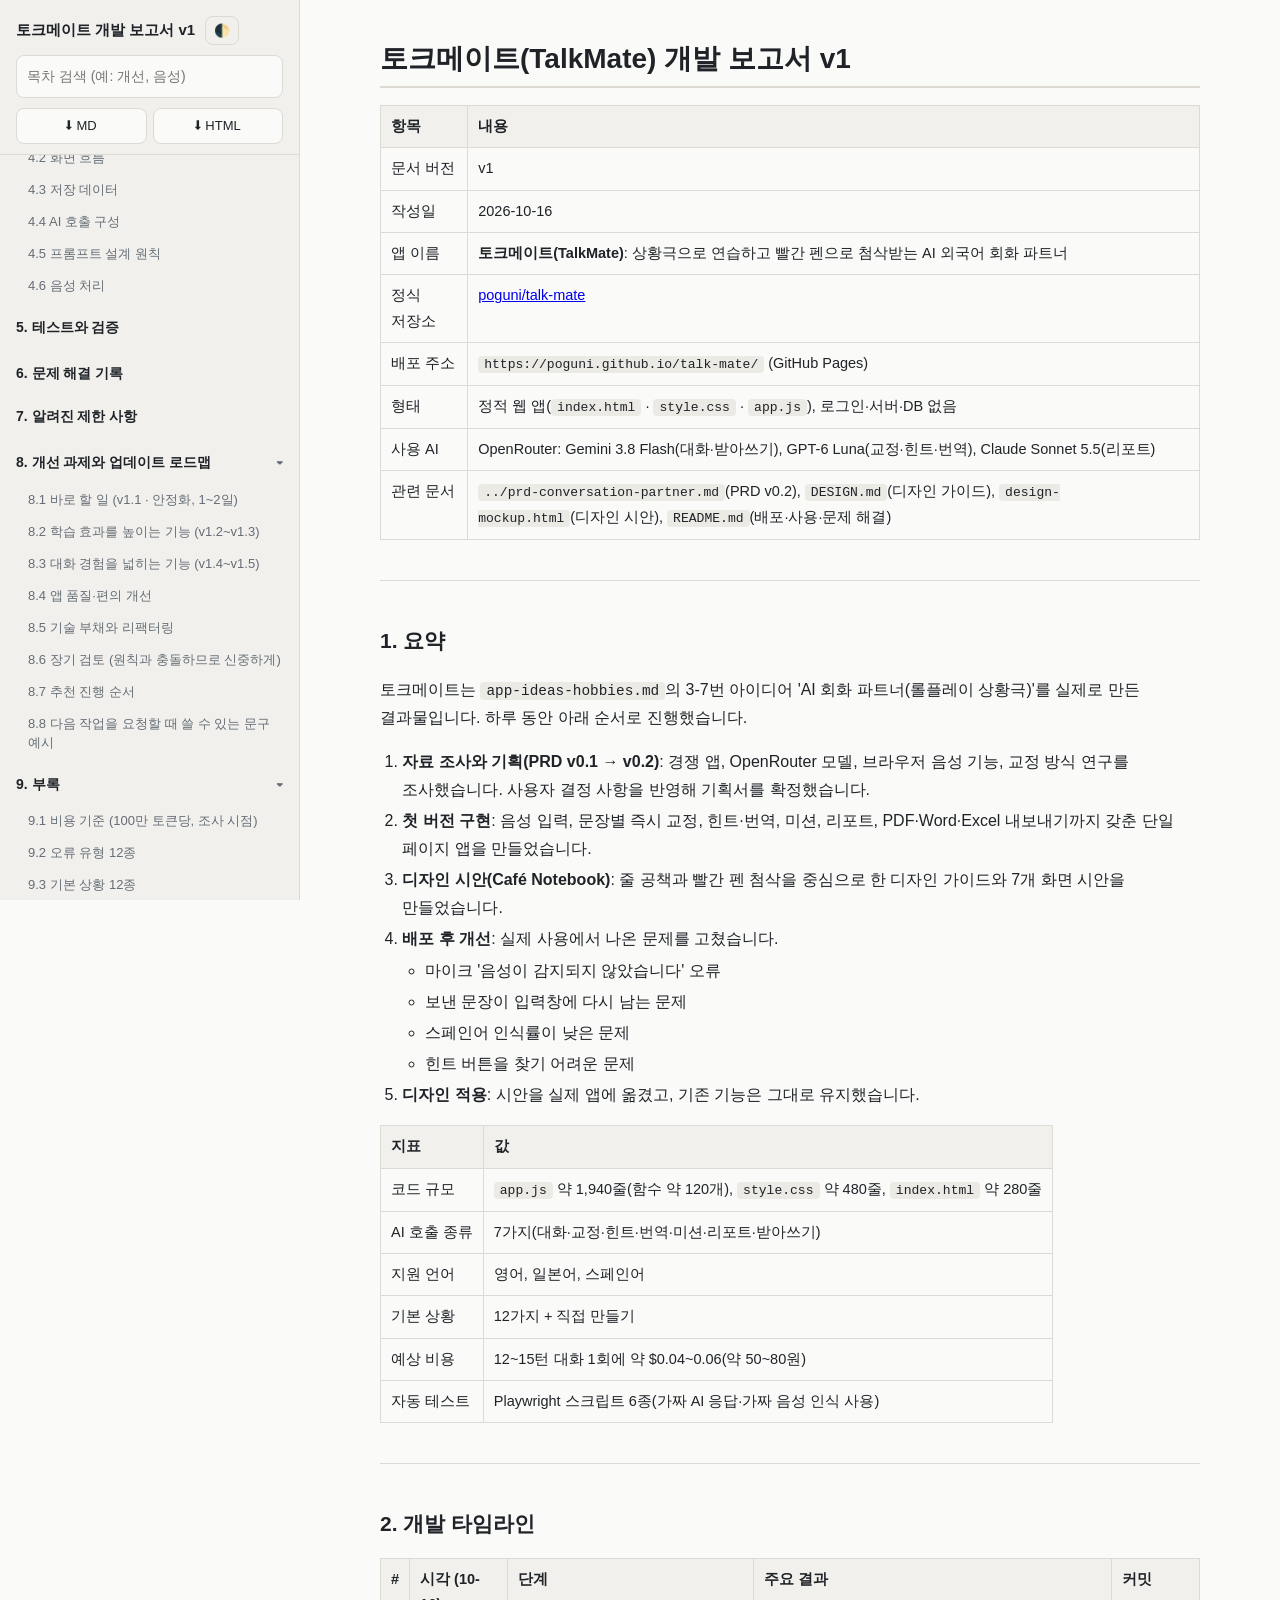
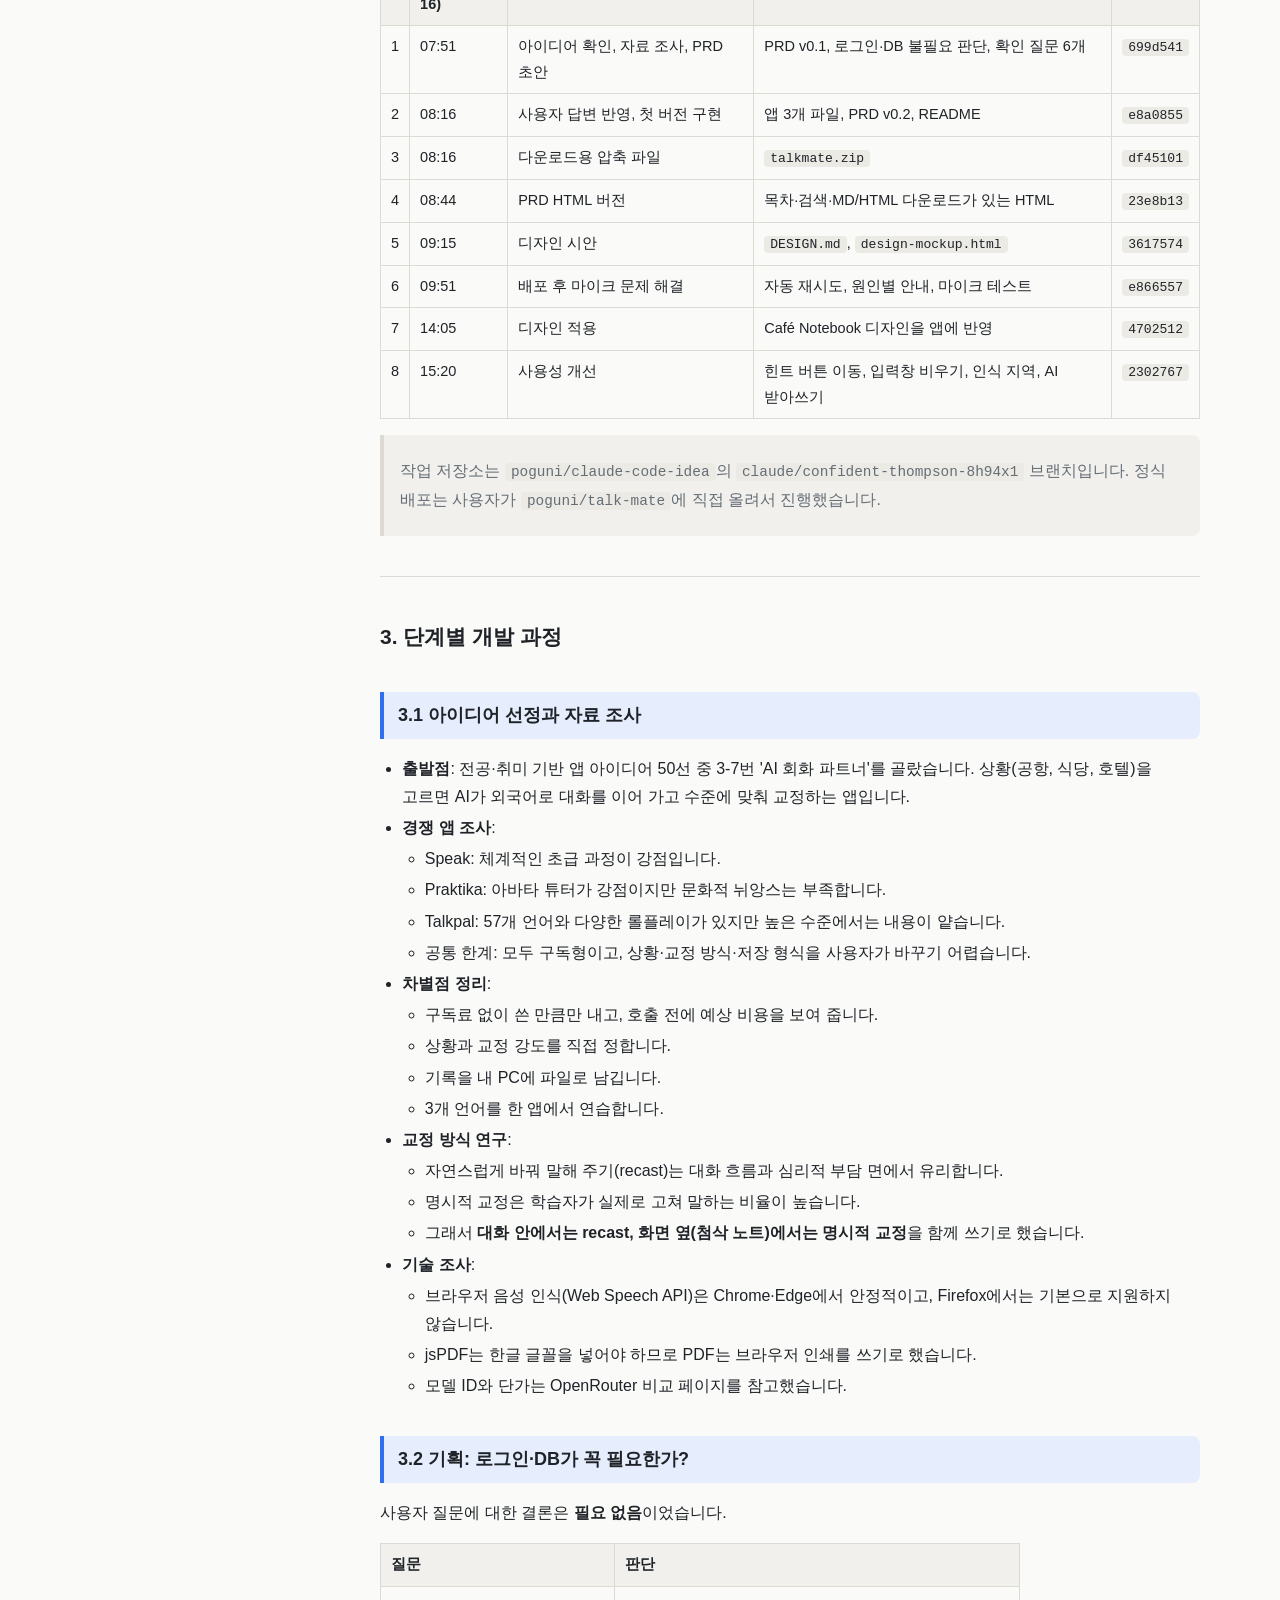
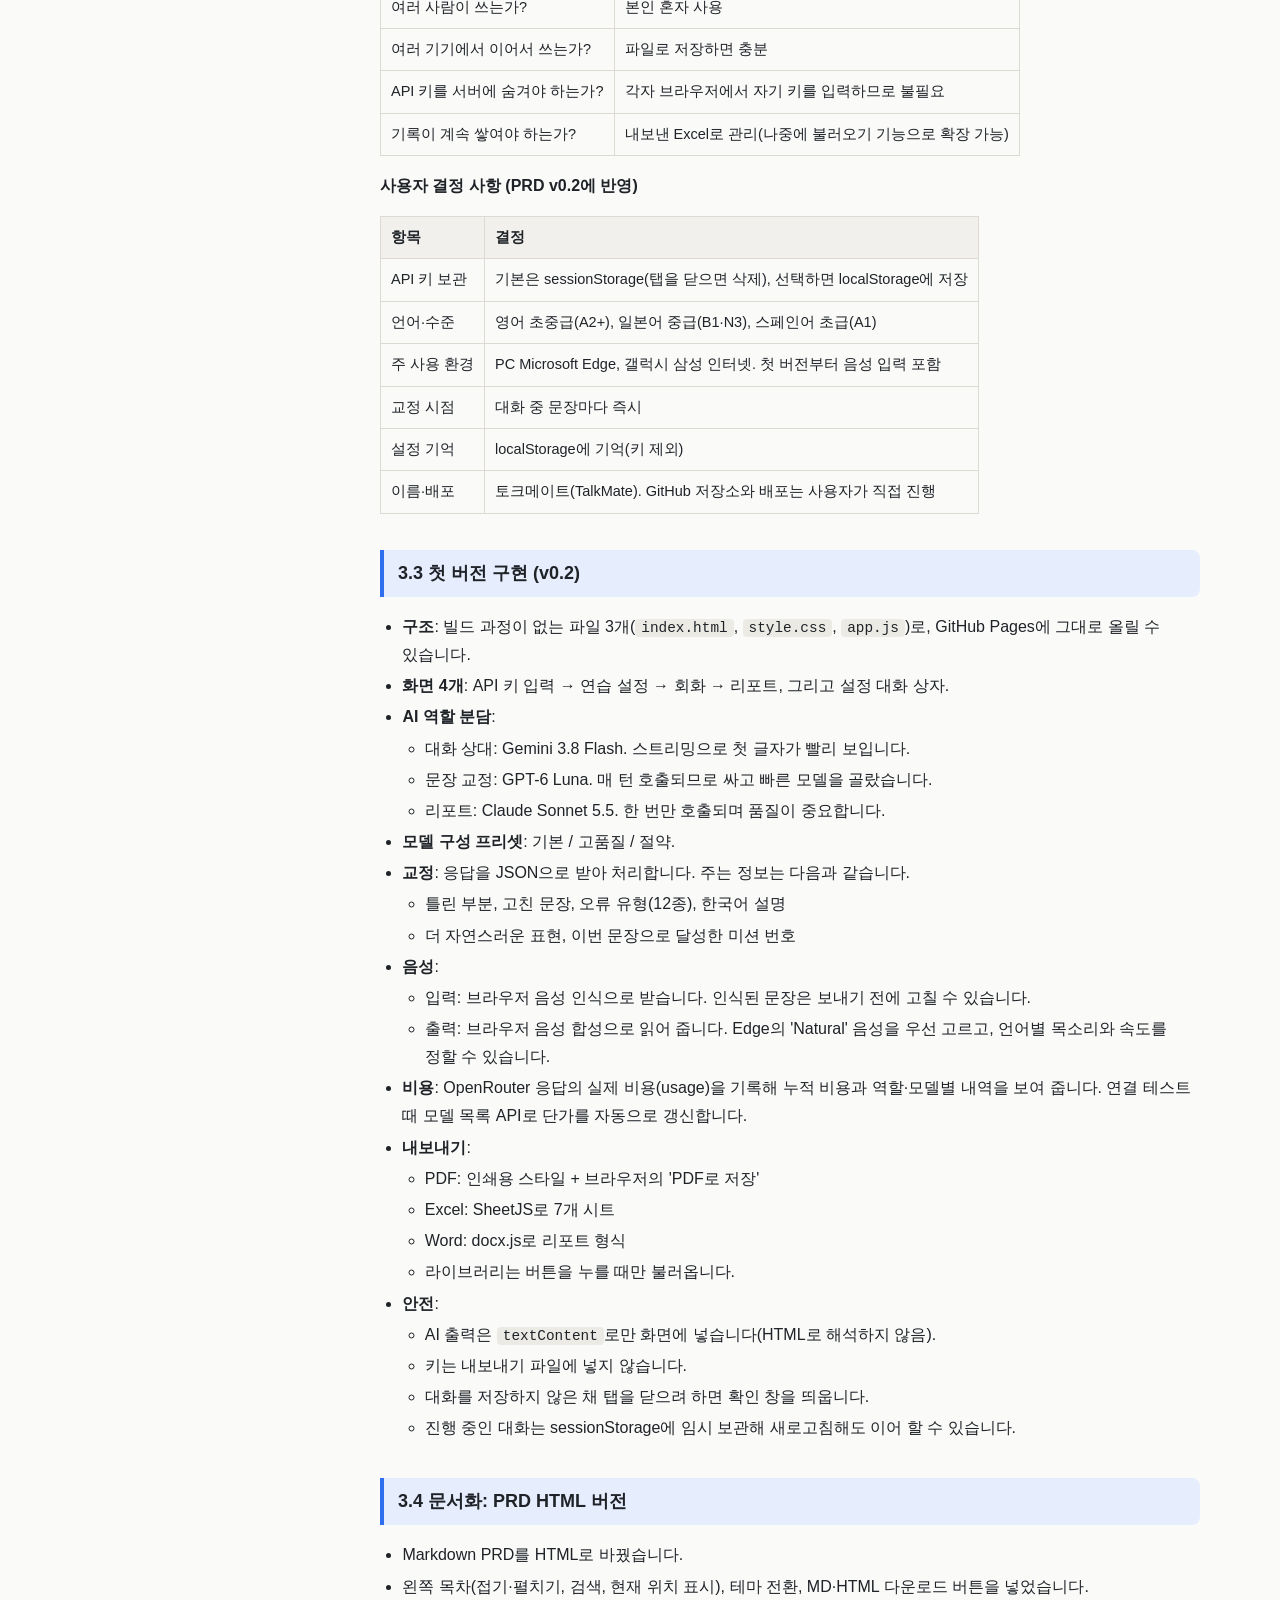
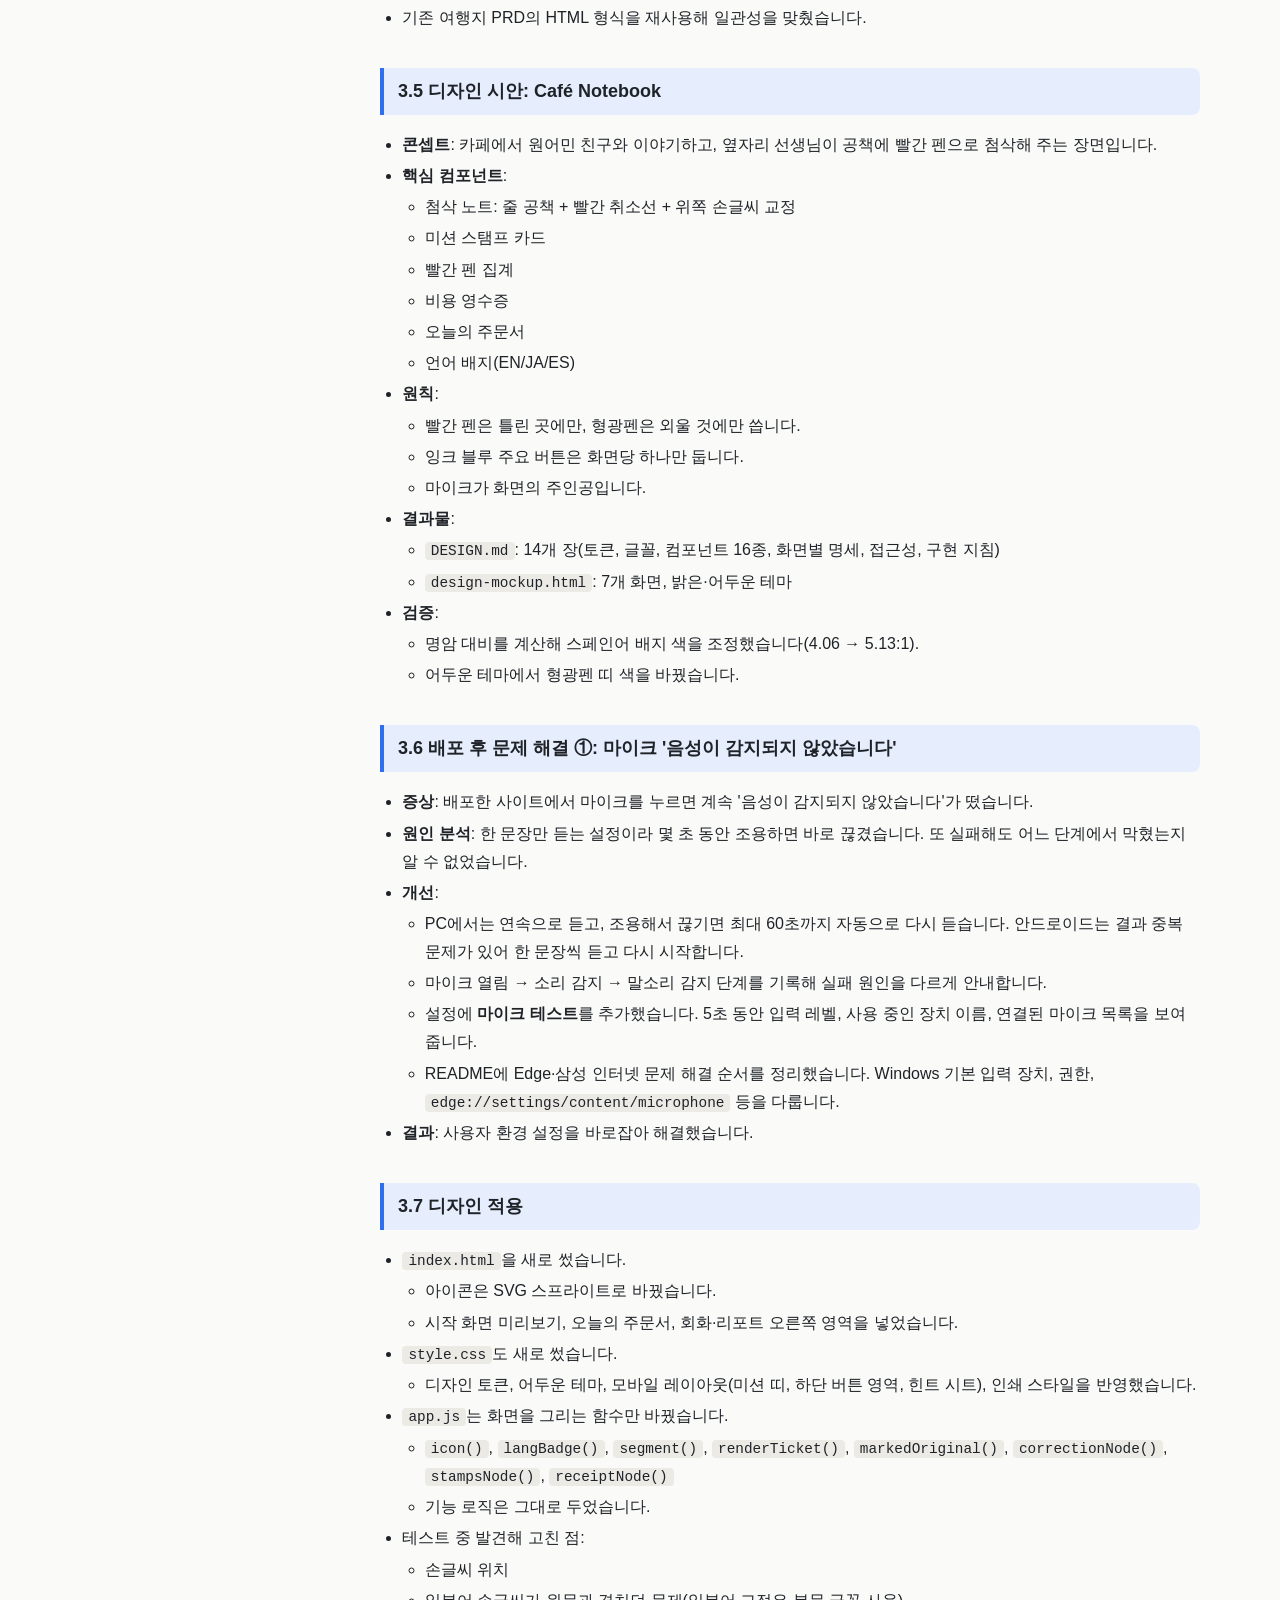
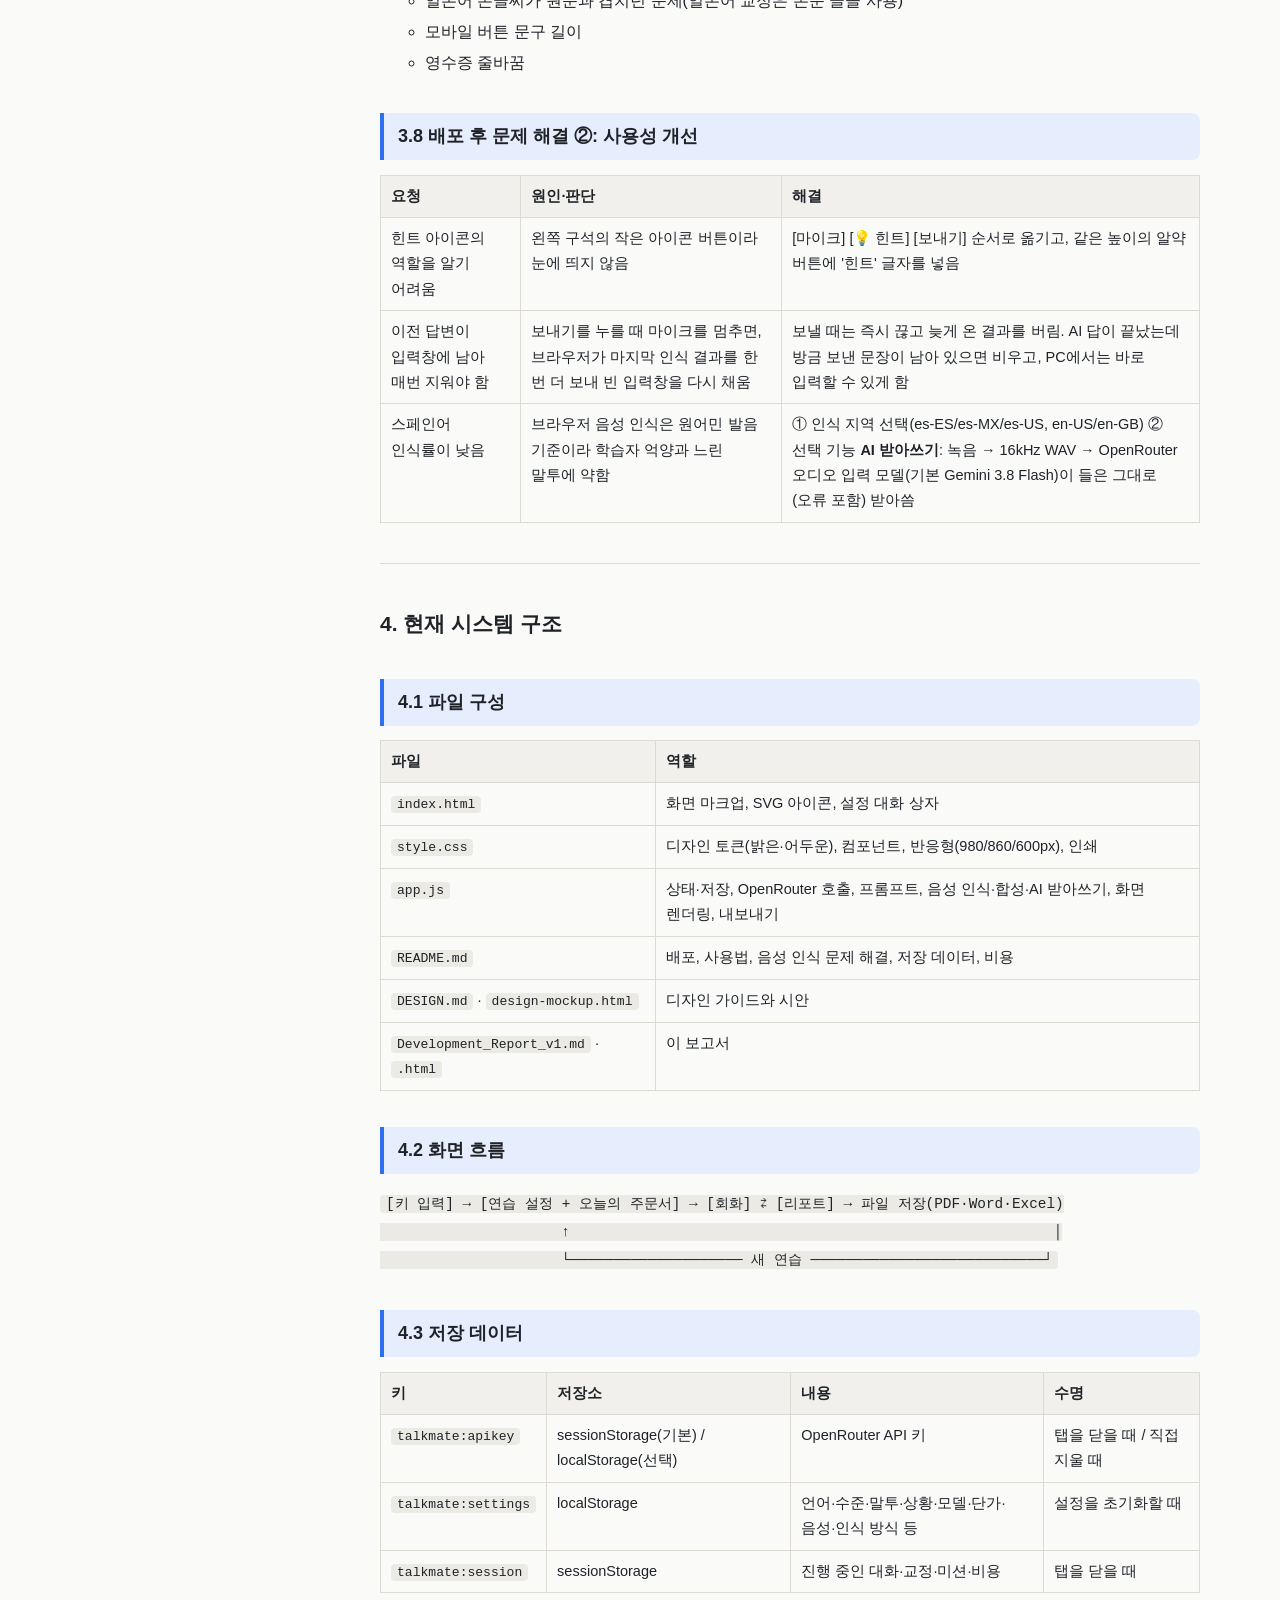
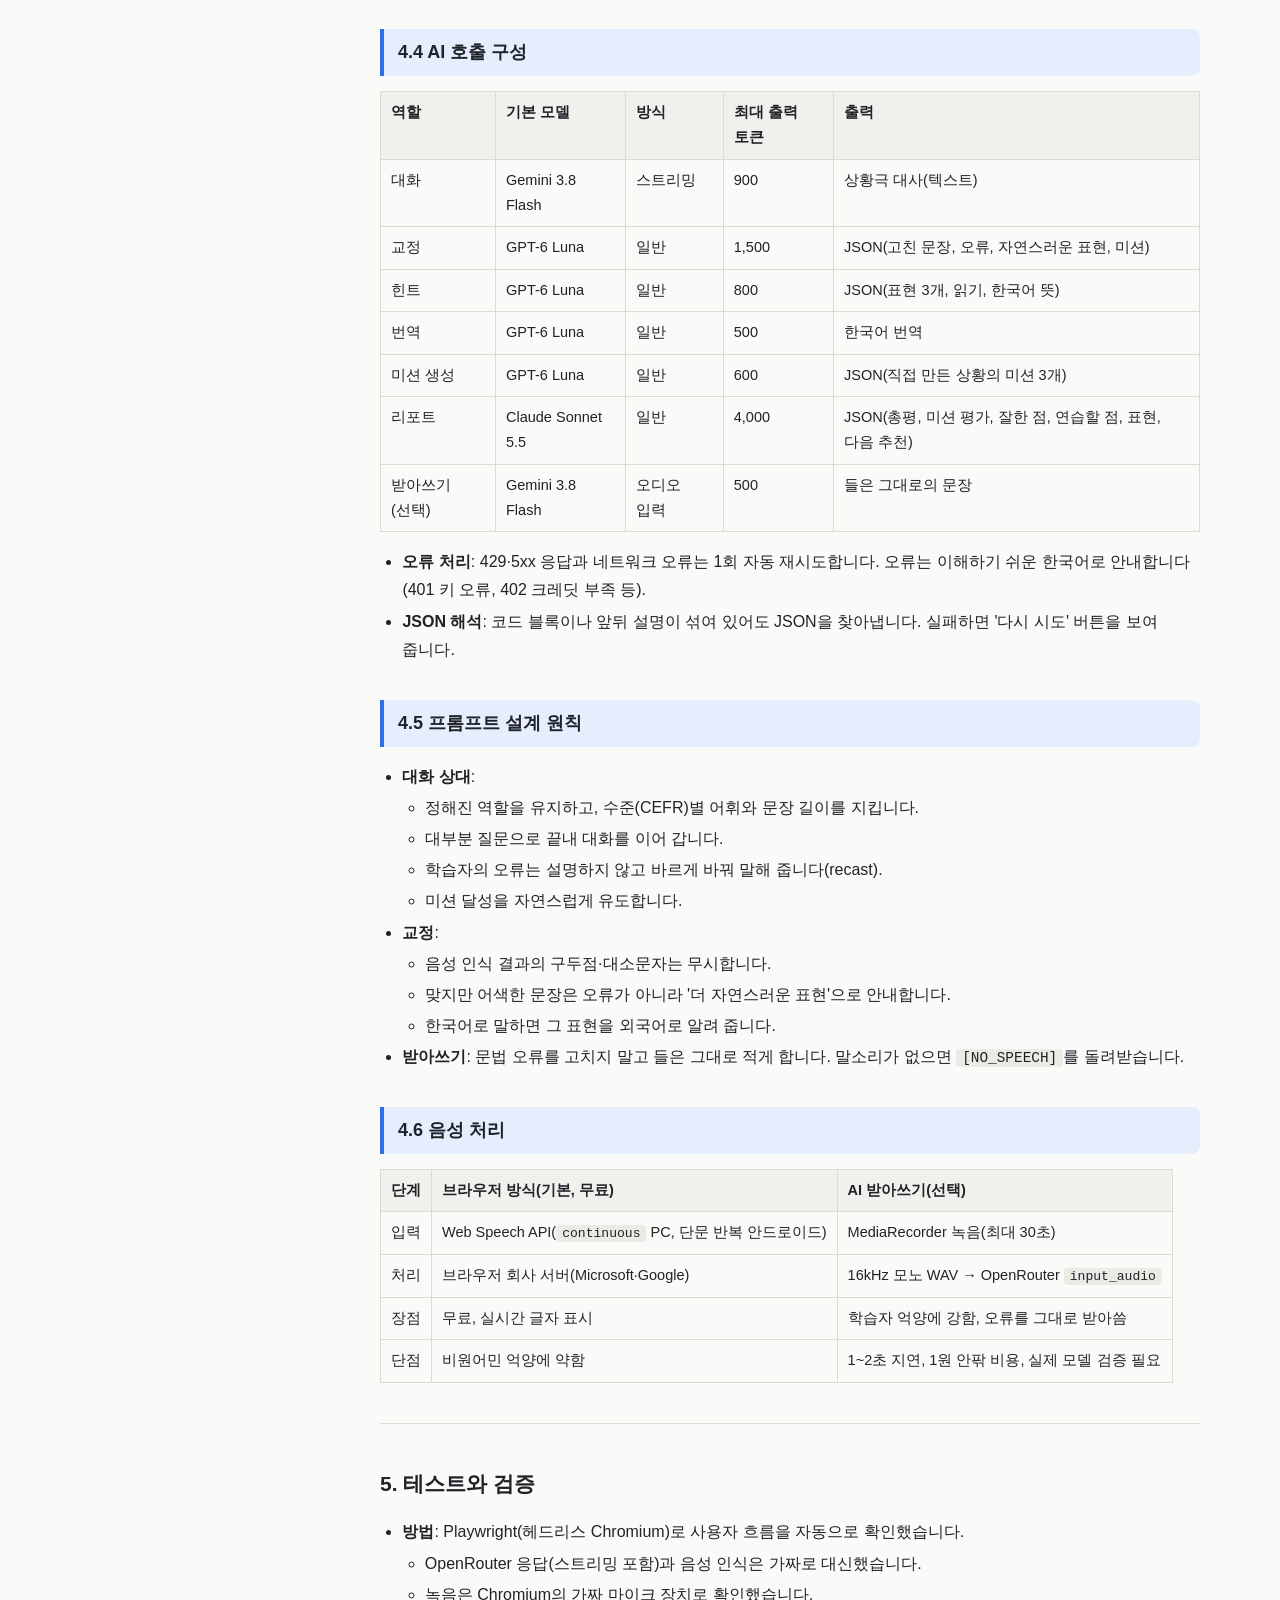
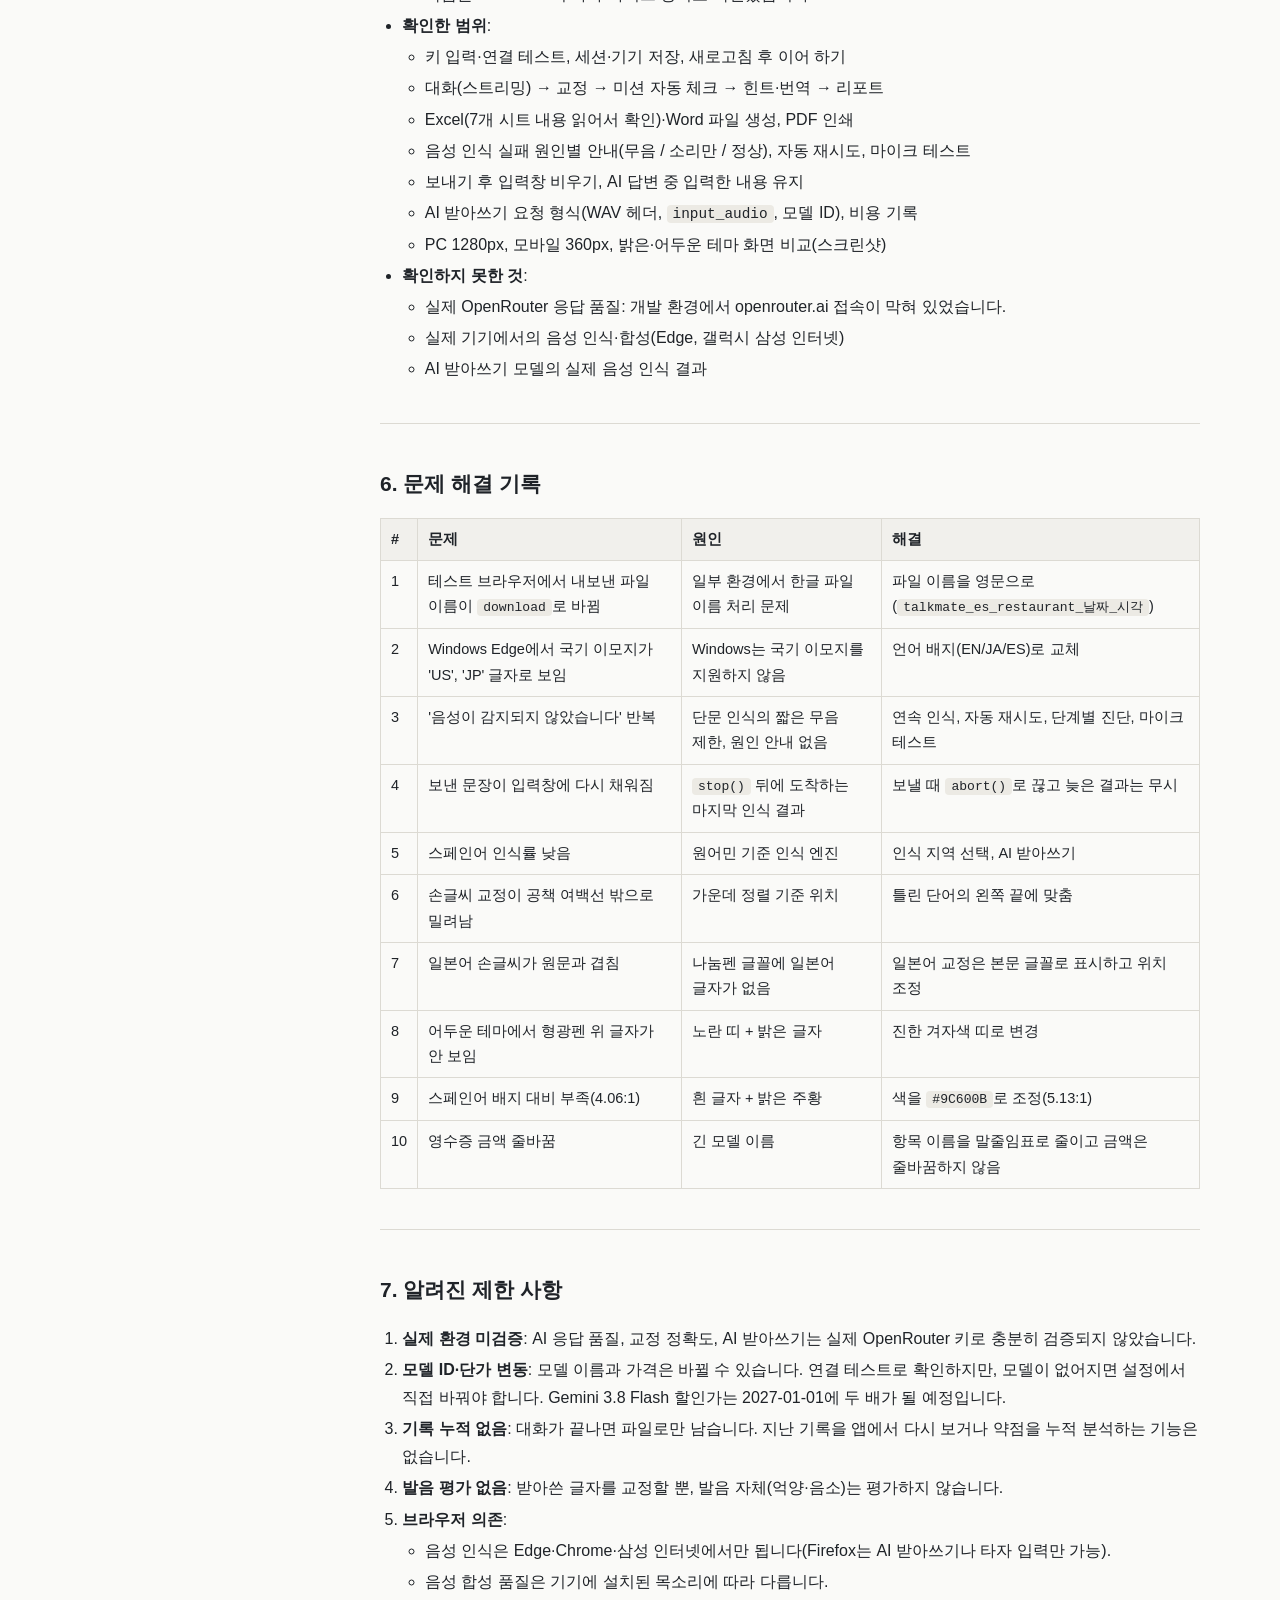
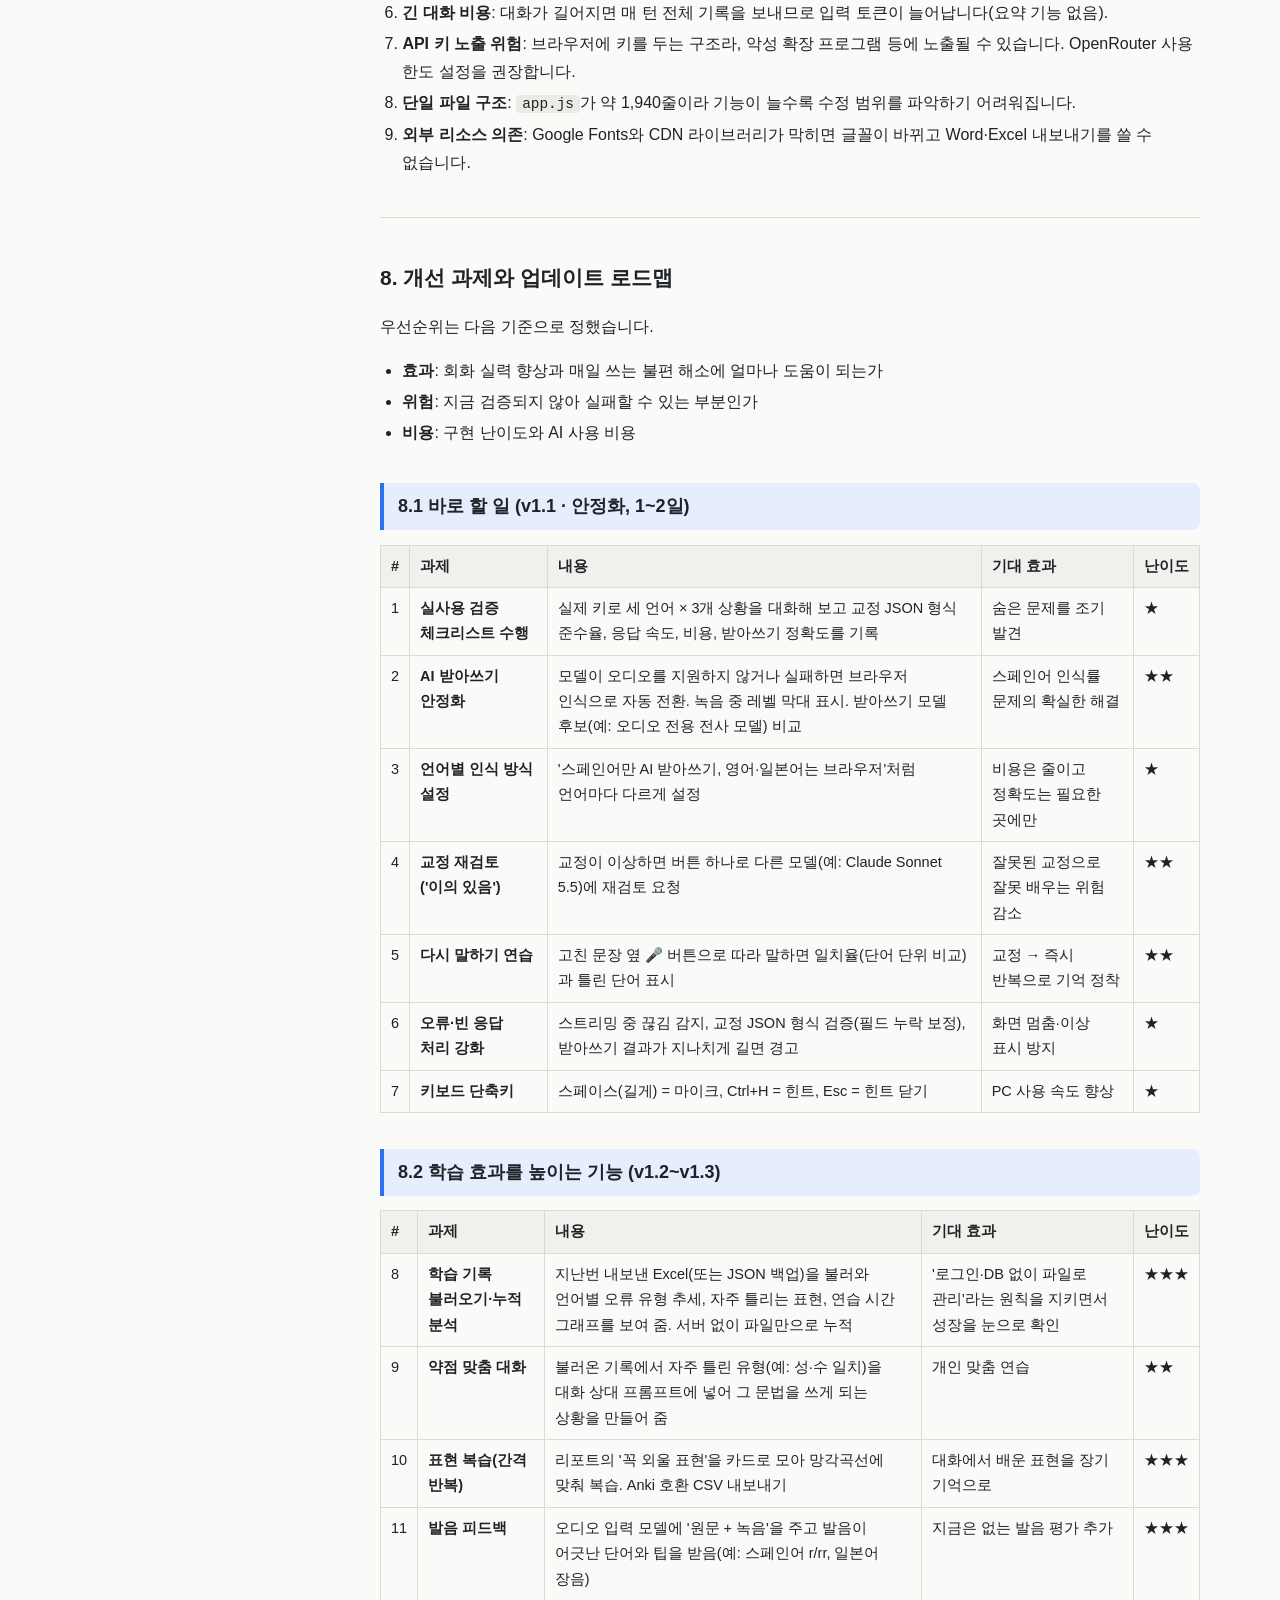
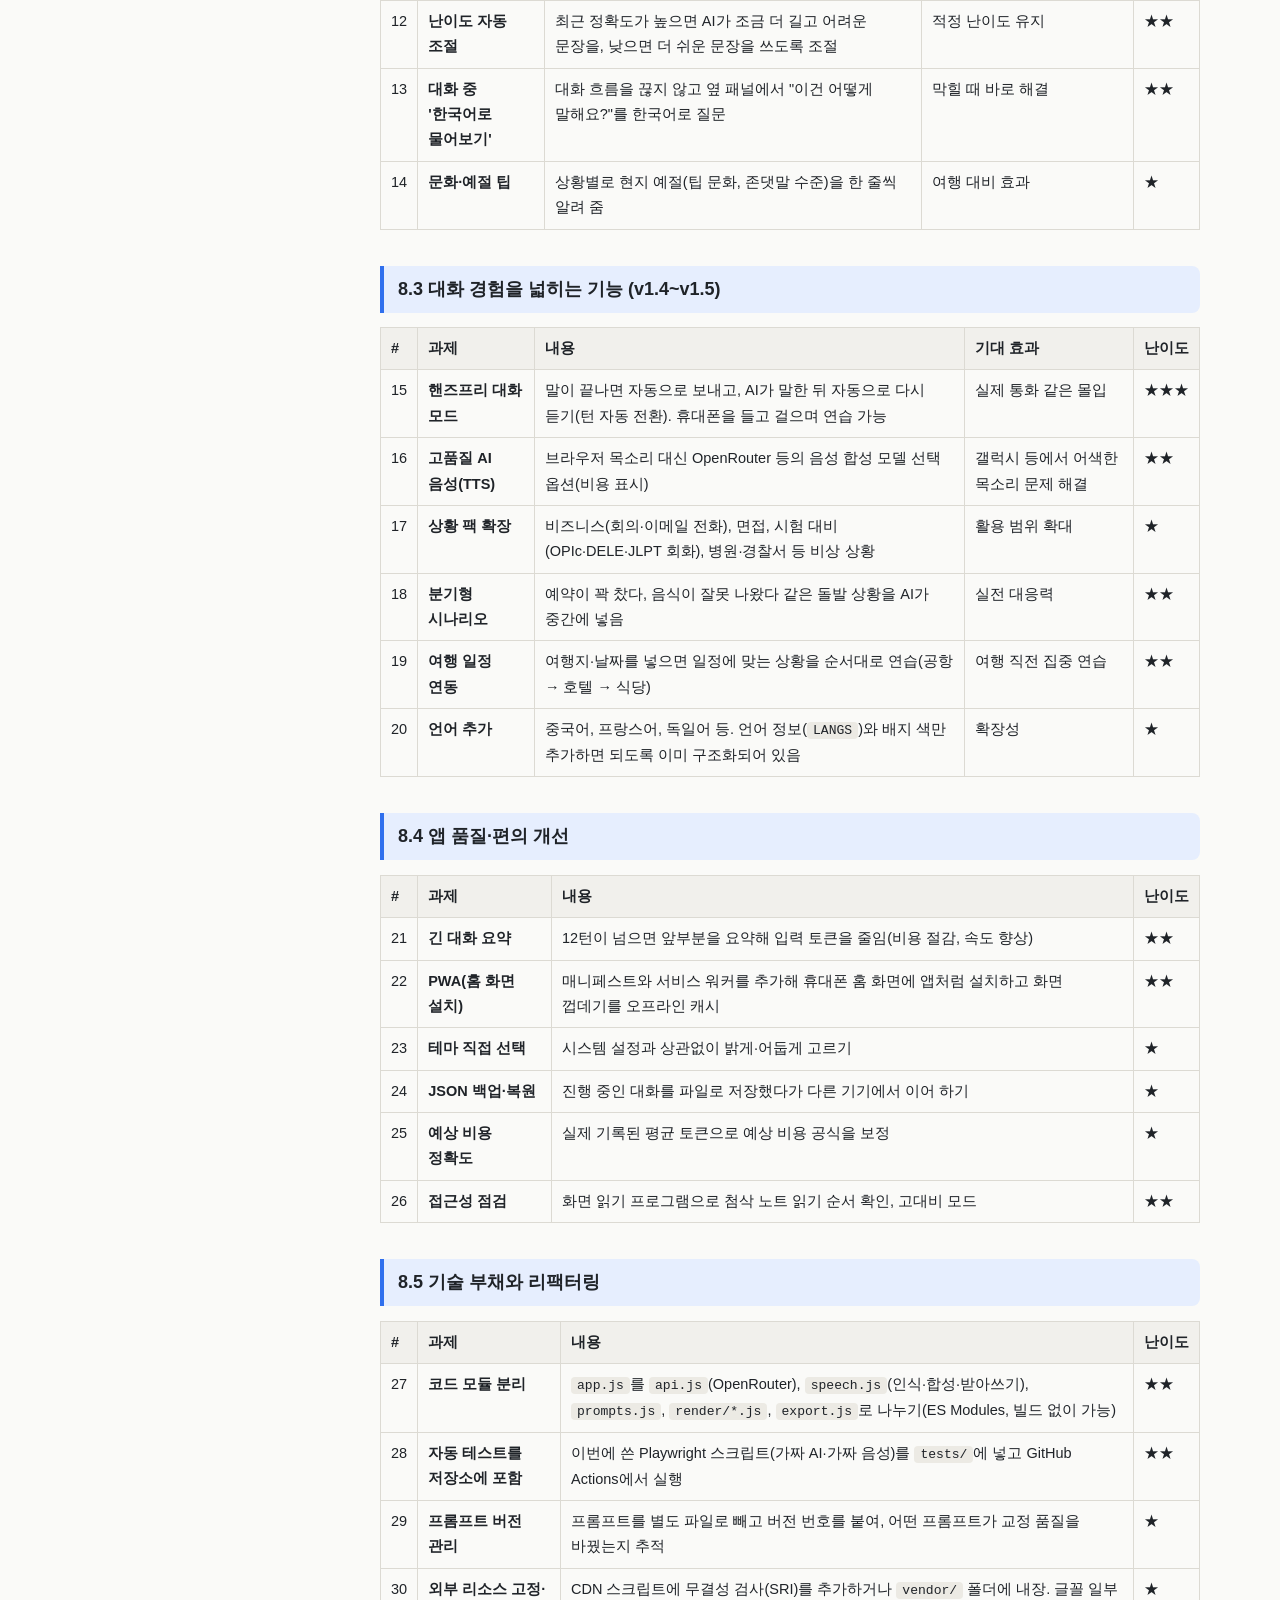
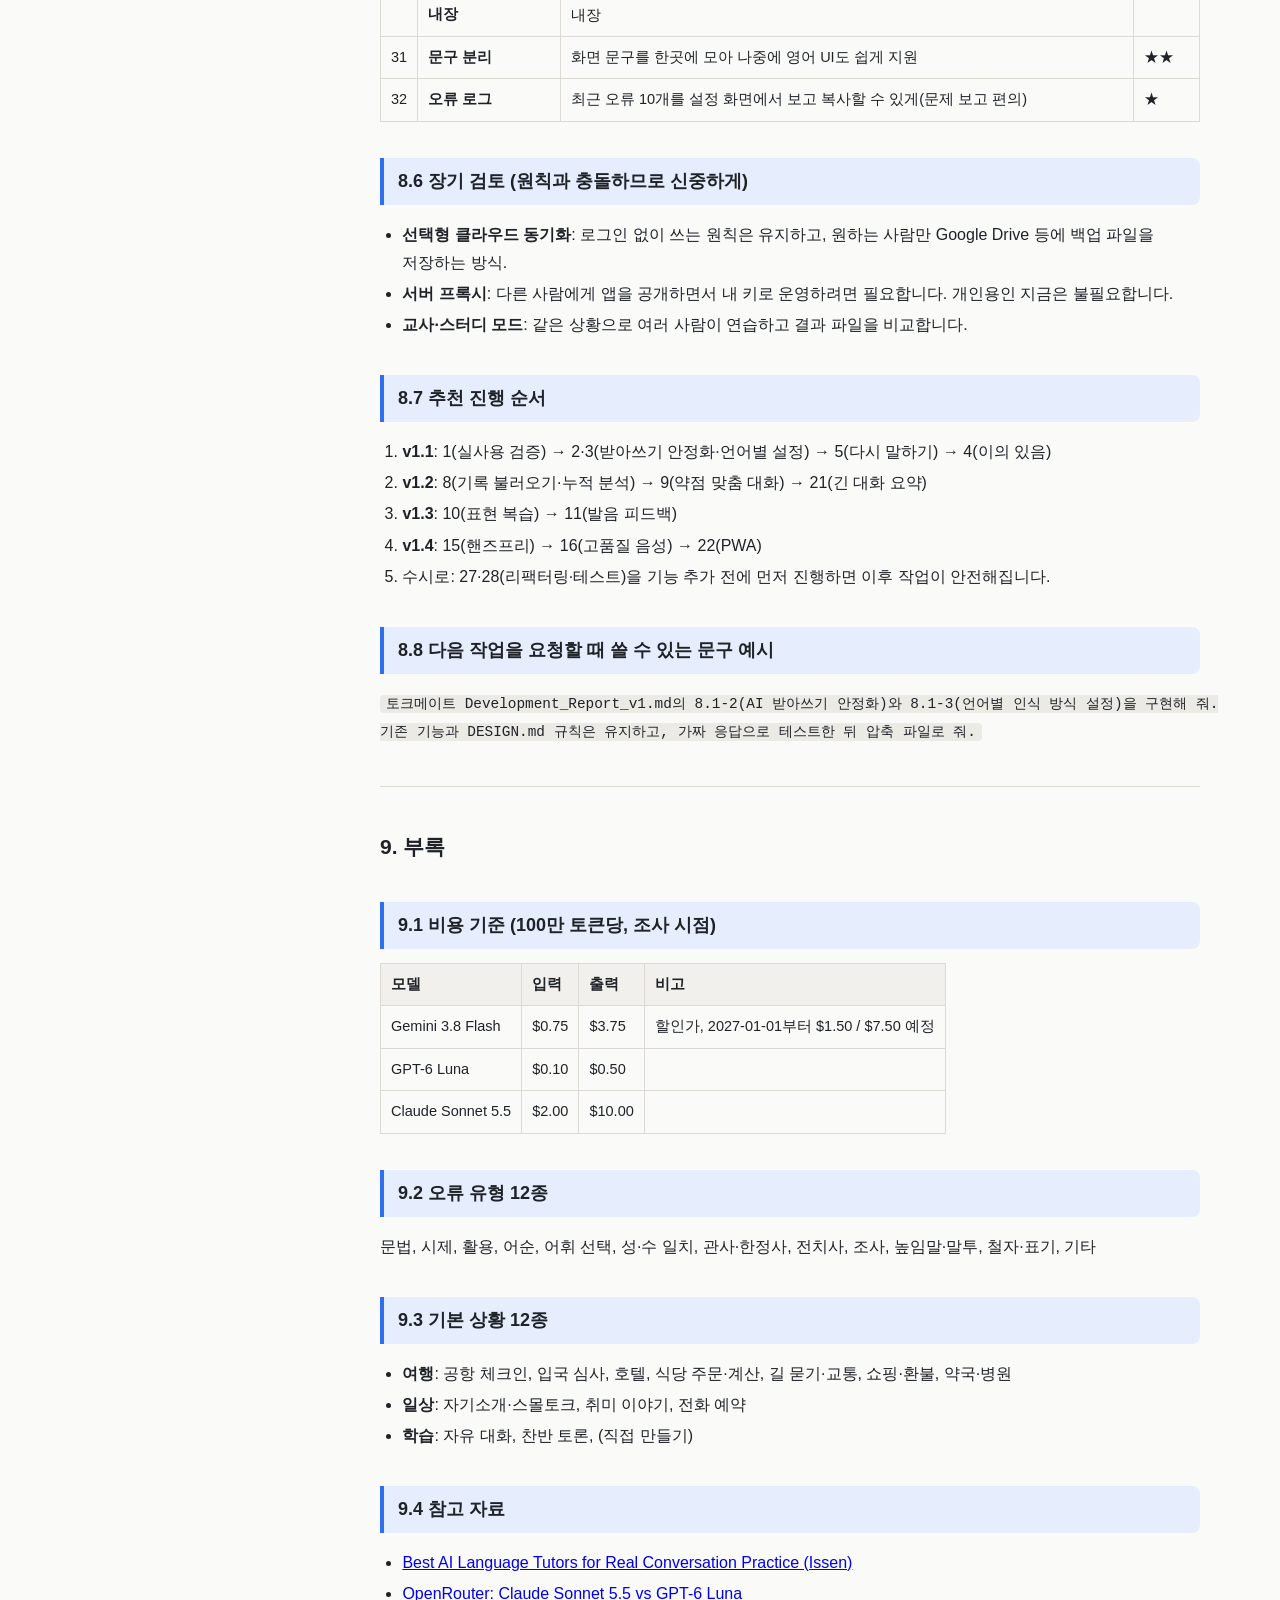
==== docs/Development_Report_v1.html @ 2ab8da0d "docs: 개발 보고서 v1" ====
<!doctype html>
<html lang="ko">
<head>
<meta charset="utf-8">
<meta name="viewport" content="width=device-width, initial-scale=1">
<title>토크메이트(TalkMate) 개발 보고서 v1</title>
<style>
:root{--bg:#fafaf8;--panel:#f1f0ec;--text:#1f2328;--muted:#656d76;--line:#dcdad3;--accent:#2f6fed;--accent-bg:#e6eefe;--code:#eceae4;--star:#d98a00}
@media (prefers-color-scheme:dark){:root:not([data-theme=light]){--bg:#17181a;--panel:#1f2124;--text:#e6e6e3;--muted:#9aa0a6;--line:#33363a;--accent:#7aa2ff;--accent-bg:#26324d;--code:#2a2c30;--star:#f0b43c}}
:root[data-theme=dark]{--bg:#17181a;--panel:#1f2124;--text:#e6e6e3;--muted:#9aa0a6;--line:#33363a;--accent:#7aa2ff;--accent-bg:#26324d;--code:#2a2c30;--star:#f0b43c}
*{box-sizing:border-box}
html{scroll-behavior:smooth;scroll-padding-top:20px}
body{margin:0;background:var(--bg);color:var(--text);font:16px/1.75 -apple-system,BlinkMacSystemFont,"Apple SD Gothic Neo","Malgun Gothic","Noto Sans KR",sans-serif;word-break:keep-all}
#side{position:fixed;inset:0 auto 0 0;width:300px;background:var(--panel);border-right:1px solid var(--line);display:flex;flex-direction:column;z-index:20;transition:transform .2s}
.side-top{padding:16px 16px 10px;border-bottom:1px solid var(--line)}
.side-top h2{font-size:15px;margin:0 0 10px;line-height:1.4}
#q{width:100%;padding:8px 10px;border:1px solid var(--line);border-radius:8px;background:var(--bg);color:var(--text);font:inherit;font-size:14px}
.dl{display:flex;gap:6px;margin-top:10px}
.dl a{flex:1;text-align:center;font-size:13px;padding:6px 4px;border:1px solid var(--line);border-radius:8px;color:var(--text);text-decoration:none;background:var(--bg)}
.dl a:hover{border-color:var(--accent);color:var(--accent)}
#nav{overflow-y:auto;padding:8px 8px 40px;flex:1}
.grp{margin:2px 0}
.grp-h{display:flex;width:100%;align-items:center;justify-content:space-between;background:none;border:0;color:var(--text);font:inherit;font-size:14px;font-weight:700;padding:8px;border-radius:6px;cursor:pointer;text-align:left}
.grp-h.static{cursor:default;color:var(--muted);font-size:12px;letter-spacing:.04em}
.grp-h a{color:inherit;text-decoration:none;flex:1}
.grp-h:hover:not(.static){background:var(--accent-bg)}
.chev{transition:transform .15s;color:var(--muted)}
.grp:not(.open) .chev{transform:rotate(-90deg)}
.grp:not(.open) ul{display:none}
.grp ul{list-style:none;margin:0 0 6px;padding:0}
.grp li a{display:block;padding:5px 10px 5px 18px;font-size:13px;line-height:1.45;color:var(--muted);text-decoration:none;border-left:2px solid transparent;border-radius:0 6px 6px 0}
.grp li a:hover{color:var(--text);background:var(--accent-bg)}
.grp li a.active{color:var(--accent);border-left-color:var(--accent);background:var(--accent-bg);font-weight:600}
li.hide{display:none}
main{margin-left:300px;padding:40px 32px 120px}
article{max-width:820px;margin:0 auto}
h1{font-size:28px;line-height:1.35;margin:1.6em 0 .6em;padding-bottom:.3em;border-bottom:2px solid var(--line)}
article>h1:first-child{margin-top:0}
h2{font-size:21px;margin:2em 0 .6em}
h3{font-size:18px;margin:2em 0 .5em;padding:10px 14px;background:var(--accent-bg);border-left:4px solid var(--accent);border-radius:0 8px 8px 0;line-height:1.5}
blockquote{margin:1em 0;padding:.4em 1em;border-left:4px solid var(--line);color:var(--muted);background:var(--panel);border-radius:0 8px 8px 0}
table{border-collapse:collapse;width:100%;margin:1em 0;font-size:14.5px;display:block;overflow-x:auto}
th,td{border:1px solid var(--line);padding:8px 10px;text-align:left;vertical-align:top}
th{background:var(--panel)}
code{background:var(--code);padding:1px 6px;border-radius:4px;font-size:.9em}
hr{border:0;border-top:1px solid var(--line);margin:2.5em 0}
ul,ol{padding-left:1.4em}
li{margin:.2em 0}
.stars{color:var(--star);letter-spacing:1px;font-weight:700}
#menu,#top{position:fixed;z-index:30;border:1px solid var(--line);background:var(--panel);color:var(--text);border-radius:10px;cursor:pointer;font-size:16px}
#menu{display:none;top:12px;left:12px;width:42px;height:42px}
#top{right:16px;bottom:16px;width:42px;height:42px;opacity:0;pointer-events:none;transition:opacity .2s}
#top.show{opacity:1;pointer-events:auto}
#theme{background:none;border:1px solid var(--line);color:var(--text);border-radius:8px;cursor:pointer;padding:6px 8px;font-size:13px;margin-left:6px}
#scrim{display:none}
@media (max-width:900px){
 #side{transform:translateX(-100%);width:min(320px,86vw)}
 body.open #side{transform:none}
 body.open #scrim{display:block;position:fixed;inset:0;background:#0006;z-index:15}
 #menu{display:block}
 body.open #menu{display:none}
 main{margin-left:0;padding:70px 16px 100px}
 h1{font-size:23px}
}
@media print{#side,#menu,#top{display:none}main{margin:0}}
</style>
</head>
<body>
<button id="menu" aria-label="목차 열기">☰</button>
<div id="scrim"></div>
<aside id="side">
 <div class="side-top">
  <h2>토크메이트 개발 보고서 v1 <button id="theme" title="테마 전환">🌓</button></h2>
  <input id="q" type="search" placeholder="목차 검색 (예: 개선, 음성)" aria-label="목차 검색">
  <div class="dl">
   <a href="Development_Report_v1.md" download="Development_Report_v1.md">⬇ MD</a>
   <a id="dlhtml" href="Development_Report_v1.html" download="Development_Report_v1.html">⬇ HTML</a>
  </div>
 </div>
 <nav id="nav"><div class="grp"><button class="grp-h" aria-expanded="false"><a href="#1-요약">1. 요약</a></button><ul></ul></div><div class="grp"><button class="grp-h" aria-expanded="false"><a href="#2-개발-타임라인">2. 개발 타임라인</a></button><ul></ul></div><div class="grp open"><button class="grp-h" aria-expanded="true"><a href="#3-단계별-개발-과정">3. 단계별 개발 과정</a><span class=chev>▾</span></button><ul><li><a href="#3-1-아이디어-선정과-자료-조사">3.1 아이디어 선정과 자료 조사</a></li><li><a href="#3-2-기획-로그인-db가-꼭-필요한가">3.2 기획: 로그인·DB가 꼭 필요한가?</a></li><li><a href="#3-3-첫-버전-구현-v0-2">3.3 첫 버전 구현 (v0.2)</a></li><li><a href="#3-4-문서화-prd-html-버전">3.4 문서화: PRD HTML 버전</a></li><li><a href="#3-5-디자인-시안-café-notebook">3.5 디자인 시안: Café Notebook</a></li><li><a href="#3-6-배포-후-문제-해결-①-마이크-음성이-감지되지-않았습니다">3.6 배포 후 문제 해결 ①: 마이크 '음성이 감지되지 않았습니다'</a></li><li><a href="#3-7-디자인-적용">3.7 디자인 적용</a></li><li><a href="#3-8-배포-후-문제-해결-②-사용성-개선">3.8 배포 후 문제 해결 ②: 사용성 개선</a></li></ul></div><div class="grp open"><button class="grp-h" aria-expanded="true"><a href="#4-현재-시스템-구조">4. 현재 시스템 구조</a><span class=chev>▾</span></button><ul><li><a href="#4-1-파일-구성">4.1 파일 구성</a></li><li><a href="#4-2-화면-흐름">4.2 화면 흐름</a></li><li><a href="#4-3-저장-데이터">4.3 저장 데이터</a></li><li><a href="#4-4-ai-호출-구성">4.4 AI 호출 구성</a></li><li><a href="#4-5-프롬프트-설계-원칙">4.5 프롬프트 설계 원칙</a></li><li><a href="#4-6-음성-처리">4.6 음성 처리</a></li></ul></div><div class="grp"><button class="grp-h" aria-expanded="false"><a href="#5-테스트와-검증">5. 테스트와 검증</a></button><ul></ul></div><div class="grp"><button class="grp-h" aria-expanded="false"><a href="#6-문제-해결-기록">6. 문제 해결 기록</a></button><ul></ul></div><div class="grp"><button class="grp-h" aria-expanded="false"><a href="#7-알려진-제한-사항">7. 알려진 제한 사항</a></button><ul></ul></div><div class="grp open"><button class="grp-h" aria-expanded="true"><a href="#8-개선-과제와-업데이트-로드맵">8. 개선 과제와 업데이트 로드맵</a><span class=chev>▾</span></button><ul><li><a href="#8-1-바로-할-일-v1-1-안정화-1-2일">8.1 바로 할 일 (v1.1 · 안정화, 1~2일)</a></li><li><a href="#8-2-학습-효과를-높이는-기능-v1-2-v1-3">8.2 학습 효과를 높이는 기능 (v1.2~v1.3)</a></li><li><a href="#8-3-대화-경험을-넓히는-기능-v1-4-v1-5">8.3 대화 경험을 넓히는 기능 (v1.4~v1.5)</a></li><li><a href="#8-4-앱-품질-편의-개선">8.4 앱 품질·편의 개선</a></li><li><a href="#8-5-기술-부채와-리팩터링">8.5 기술 부채와 리팩터링</a></li><li><a href="#8-6-장기-검토-원칙과-충돌하므로-신중하게">8.6 장기 검토 (원칙과 충돌하므로 신중하게)</a></li><li><a href="#8-7-추천-진행-순서">8.7 추천 진행 순서</a></li><li><a href="#8-8-다음-작업을-요청할-때-쓸-수-있는-문구-예시">8.8 다음 작업을 요청할 때 쓸 수 있는 문구 예시</a></li></ul></div><div class="grp open"><button class="grp-h" aria-expanded="true"><a href="#9-부록">9. 부록</a><span class=chev>▾</span></button><ul><li><a href="#9-1-비용-기준-100만-토큰당-조사-시점">9.1 비용 기준 (100만 토큰당, 조사 시점)</a></li><li><a href="#9-2-오류-유형-12종">9.2 오류 유형 12종</a></li><li><a href="#9-3-기본-상황-12종">9.3 기본 상황 12종</a></li><li><a href="#9-4-참고-자료">9.4 참고 자료</a></li></ul></div></nav>
</aside>
<main><article id="doc"><h1 id="토크메이트-talkmate-개발-보고서-v1">토크메이트(TalkMate) 개발 보고서 v1</h1>
<table>
<thead>
<tr>
<th>항목</th>
<th>내용</th>
</tr>
</thead>
<tbody>
<tr>
<td>문서 버전</td>
<td>v1</td>
</tr>
<tr>
<td>작성일</td>
<td>2026-10-16</td>
</tr>
<tr>
<td>앱 이름</td>
<td><strong>토크메이트(TalkMate)</strong>: 상황극으로 연습하고 빨간 펜으로 첨삭받는 AI 외국어 회화 파트너</td>
</tr>
<tr>
<td>정식 저장소</td>
<td><a target="_blank" rel="noopener" href="https://github.com/poguni/talk-mate">poguni/talk-mate</a></td>
</tr>
<tr>
<td>배포 주소</td>
<td><code>https://poguni.github.io/talk-mate/</code> (GitHub Pages)</td>
</tr>
<tr>
<td>형태</td>
<td>정적 웹 앱(<code>index.html</code> · <code>style.css</code> · <code>app.js</code>), 로그인·서버·DB 없음</td>
</tr>
<tr>
<td>사용 AI</td>
<td>OpenRouter: Gemini 3.8 Flash(대화·받아쓰기), GPT-6 Luna(교정·힌트·번역), Claude Sonnet 5.5(리포트)</td>
</tr>
<tr>
<td>관련 문서</td>
<td><code>../prd-conversation-partner.md</code>(PRD v0.2), <code>DESIGN.md</code>(디자인 가이드), <code>design-mockup.html</code>(디자인 시안), <code>README.md</code>(배포·사용·문제 해결)</td>
</tr>
</tbody>
</table>
<hr />
<h2 id="1-요약">1. 요약</h2>
<p>토크메이트는 <code>app-ideas-hobbies.md</code>의 3-7번 아이디어 'AI 회화 파트너(롤플레이 상황극)'를 실제로 만든 결과물입니다. 하루 동안 아래 순서로 진행했습니다.</p>
<ol>
<li><strong>자료 조사와 기획(PRD v0.1 → v0.2)</strong>: 경쟁 앱, OpenRouter 모델, 브라우저 음성 기능, 교정 방식 연구를 조사했습니다. 사용자 결정 사항을 반영해 기획서를 확정했습니다.</li>
<li><strong>첫 버전 구현</strong>: 음성 입력, 문장별 즉시 교정, 힌트·번역, 미션, 리포트, PDF·Word·Excel 내보내기까지 갖춘 단일 페이지 앱을 만들었습니다.</li>
<li><strong>디자인 시안(Café Notebook)</strong>: 줄 공책과 빨간 펜 첨삭을 중심으로 한 디자인 가이드와 7개 화면 시안을 만들었습니다.</li>
<li><strong>배포 후 개선</strong>: 실제 사용에서 나온 문제를 고쳤습니다.<ul>
<li>마이크 '음성이 감지되지 않았습니다' 오류</li>
<li>보낸 문장이 입력창에 다시 남는 문제</li>
<li>스페인어 인식률이 낮은 문제</li>
<li>힌트 버튼을 찾기 어려운 문제</li>
</ul>
</li>
<li><strong>디자인 적용</strong>: 시안을 실제 앱에 옮겼고, 기존 기능은 그대로 유지했습니다.</li>
</ol>
<table>
<thead>
<tr>
<th>지표</th>
<th>값</th>
</tr>
</thead>
<tbody>
<tr>
<td>코드 규모</td>
<td><code>app.js</code> 약 1,940줄(함수 약 120개), <code>style.css</code> 약 480줄, <code>index.html</code> 약 280줄</td>
</tr>
<tr>
<td>AI 호출 종류</td>
<td>7가지(대화·교정·힌트·번역·미션·리포트·받아쓰기)</td>
</tr>
<tr>
<td>지원 언어</td>
<td>영어, 일본어, 스페인어</td>
</tr>
<tr>
<td>기본 상황</td>
<td>12가지 + 직접 만들기</td>
</tr>
<tr>
<td>예상 비용</td>
<td>12~15턴 대화 1회에 약 $0.04~0.06(약 50~80원)</td>
</tr>
<tr>
<td>자동 테스트</td>
<td>Playwright 스크립트 6종(가짜 AI 응답·가짜 음성 인식 사용)</td>
</tr>
</tbody>
</table>
<hr />
<h2 id="2-개발-타임라인">2. 개발 타임라인</h2>
<table>
<thead>
<tr>
<th>#</th>
<th>시각 (10-16)</th>
<th>단계</th>
<th>주요 결과</th>
<th>커밋</th>
</tr>
</thead>
<tbody>
<tr>
<td>1</td>
<td>07:51</td>
<td>아이디어 확인, 자료 조사, PRD 초안</td>
<td>PRD v0.1, 로그인·DB 불필요 판단, 확인 질문 6개</td>
<td><code>699d541</code></td>
</tr>
<tr>
<td>2</td>
<td>08:16</td>
<td>사용자 답변 반영, 첫 버전 구현</td>
<td>앱 3개 파일, PRD v0.2, README</td>
<td><code>e8a0855</code></td>
</tr>
<tr>
<td>3</td>
<td>08:16</td>
<td>다운로드용 압축 파일</td>
<td><code>talkmate.zip</code></td>
<td><code>df45101</code></td>
</tr>
<tr>
<td>4</td>
<td>08:44</td>
<td>PRD HTML 버전</td>
<td>목차·검색·MD/HTML 다운로드가 있는 HTML</td>
<td><code>23e8b13</code></td>
</tr>
<tr>
<td>5</td>
<td>09:15</td>
<td>디자인 시안</td>
<td><code>DESIGN.md</code>, <code>design-mockup.html</code></td>
<td><code>3617574</code></td>
</tr>
<tr>
<td>6</td>
<td>09:51</td>
<td>배포 후 마이크 문제 해결</td>
<td>자동 재시도, 원인별 안내, 마이크 테스트</td>
<td><code>e866557</code></td>
</tr>
<tr>
<td>7</td>
<td>14:05</td>
<td>디자인 적용</td>
<td>Café Notebook 디자인을 앱에 반영</td>
<td><code>4702512</code></td>
</tr>
<tr>
<td>8</td>
<td>15:20</td>
<td>사용성 개선</td>
<td>힌트 버튼 이동, 입력창 비우기, 인식 지역, AI 받아쓰기</td>
<td><code>2302767</code></td>
</tr>
</tbody>
</table>
<blockquote>
<p>작업 저장소는 <code>poguni/claude-code-idea</code>의 <code>claude/confident-thompson-8h94x1</code> 브랜치입니다. 정식 배포는 사용자가 <code>poguni/talk-mate</code>에 직접 올려서 진행했습니다.</p>
</blockquote>
<hr />
<h2 id="3-단계별-개발-과정">3. 단계별 개발 과정</h2>
<h3 id="3-1-아이디어-선정과-자료-조사">3.1 아이디어 선정과 자료 조사</h3>
<ul>
<li><strong>출발점</strong>: 전공·취미 기반 앱 아이디어 50선 중 3-7번 'AI 회화 파트너'를 골랐습니다. 상황(공항, 식당, 호텔)을 고르면 AI가 외국어로 대화를 이어 가고 수준에 맞춰 교정하는 앱입니다.</li>
<li><strong>경쟁 앱 조사</strong>:<ul>
<li>Speak: 체계적인 초급 과정이 강점입니다.</li>
<li>Praktika: 아바타 튜터가 강점이지만 문화적 뉘앙스는 부족합니다.</li>
<li>Talkpal: 57개 언어와 다양한 롤플레이가 있지만 높은 수준에서는 내용이 얕습니다.</li>
<li>공통 한계: 모두 구독형이고, 상황·교정 방식·저장 형식을 사용자가 바꾸기 어렵습니다.</li>
</ul>
</li>
<li><strong>차별점 정리</strong>:<ul>
<li>구독료 없이 쓴 만큼만 내고, 호출 전에 예상 비용을 보여 줍니다.</li>
<li>상황과 교정 강도를 직접 정합니다.</li>
<li>기록을 내 PC에 파일로 남깁니다.</li>
<li>3개 언어를 한 앱에서 연습합니다.</li>
</ul>
</li>
<li><strong>교정 방식 연구</strong>:<ul>
<li>자연스럽게 바꿔 말해 주기(recast)는 대화 흐름과 심리적 부담 면에서 유리합니다.</li>
<li>명시적 교정은 학습자가 실제로 고쳐 말하는 비율이 높습니다.</li>
<li>그래서 <strong>대화 안에서는 recast, 화면 옆(첨삭 노트)에서는 명시적 교정</strong>을 함께 쓰기로 했습니다.</li>
</ul>
</li>
<li><strong>기술 조사</strong>:<ul>
<li>브라우저 음성 인식(Web Speech API)은 Chrome·Edge에서 안정적이고, Firefox에서는 기본으로 지원하지 않습니다.</li>
<li>jsPDF는 한글 글꼴을 넣어야 하므로 PDF는 브라우저 인쇄를 쓰기로 했습니다.</li>
<li>모델 ID와 단가는 OpenRouter 비교 페이지를 참고했습니다.</li>
</ul>
</li>
</ul>
<h3 id="3-2-기획-로그인-db가-꼭-필요한가">3.2 기획: 로그인·DB가 꼭 필요한가?</h3>
<p>사용자 질문에 대한 결론은 <strong>필요 없음</strong>이었습니다.</p>
<table>
<thead>
<tr>
<th>질문</th>
<th>판단</th>
</tr>
</thead>
<tbody>
<tr>
<td>여러 사람이 쓰는가?</td>
<td>본인 혼자 사용</td>
</tr>
<tr>
<td>여러 기기에서 이어서 쓰는가?</td>
<td>파일로 저장하면 충분</td>
</tr>
<tr>
<td>API 키를 서버에 숨겨야 하는가?</td>
<td>각자 브라우저에서 자기 키를 입력하므로 불필요</td>
</tr>
<tr>
<td>기록이 계속 쌓여야 하는가?</td>
<td>내보낸 Excel로 관리(나중에 불러오기 기능으로 확장 가능)</td>
</tr>
</tbody>
</table>
<p><strong>사용자 결정 사항 (PRD v0.2에 반영)</strong></p>
<table>
<thead>
<tr>
<th>항목</th>
<th>결정</th>
</tr>
</thead>
<tbody>
<tr>
<td>API 키 보관</td>
<td>기본은 sessionStorage(탭을 닫으면 삭제), 선택하면 localStorage에 저장</td>
</tr>
<tr>
<td>언어·수준</td>
<td>영어 초중급(A2+), 일본어 중급(B1·N3), 스페인어 초급(A1)</td>
</tr>
<tr>
<td>주 사용 환경</td>
<td>PC Microsoft Edge, 갤럭시 삼성 인터넷. 첫 버전부터 음성 입력 포함</td>
</tr>
<tr>
<td>교정 시점</td>
<td>대화 중 문장마다 즉시</td>
</tr>
<tr>
<td>설정 기억</td>
<td>localStorage에 기억(키 제외)</td>
</tr>
<tr>
<td>이름·배포</td>
<td>토크메이트(TalkMate). GitHub 저장소와 배포는 사용자가 직접 진행</td>
</tr>
</tbody>
</table>
<h3 id="3-3-첫-버전-구현-v0-2">3.3 첫 버전 구현 (v0.2)</h3>
<ul>
<li><strong>구조</strong>: 빌드 과정이 없는 파일 3개(<code>index.html</code>, <code>style.css</code>, <code>app.js</code>)로, GitHub Pages에 그대로 올릴 수 있습니다.</li>
<li><strong>화면 4개</strong>: API 키 입력 → 연습 설정 → 회화 → 리포트, 그리고 설정 대화 상자.</li>
<li><strong>AI 역할 분담</strong>:<ul>
<li>대화 상대: Gemini 3.8 Flash. 스트리밍으로 첫 글자가 빨리 보입니다.</li>
<li>문장 교정: GPT-6 Luna. 매 턴 호출되므로 싸고 빠른 모델을 골랐습니다.</li>
<li>리포트: Claude Sonnet 5.5. 한 번만 호출되며 품질이 중요합니다.</li>
</ul>
</li>
<li><strong>모델 구성 프리셋</strong>: 기본 / 고품질 / 절약.</li>
<li><strong>교정</strong>: 응답을 JSON으로 받아 처리합니다. 주는 정보는 다음과 같습니다.<ul>
<li>틀린 부분, 고친 문장, 오류 유형(12종), 한국어 설명</li>
<li>더 자연스러운 표현, 이번 문장으로 달성한 미션 번호</li>
</ul>
</li>
<li><strong>음성</strong>:<ul>
<li>입력: 브라우저 음성 인식으로 받습니다. 인식된 문장은 보내기 전에 고칠 수 있습니다.</li>
<li>출력: 브라우저 음성 합성으로 읽어 줍니다. Edge의 'Natural' 음성을 우선 고르고, 언어별 목소리와 속도를 정할 수 있습니다.</li>
</ul>
</li>
<li><strong>비용</strong>: OpenRouter 응답의 실제 비용(usage)을 기록해 누적 비용과 역할·모델별 내역을 보여 줍니다. 연결 테스트 때 모델 목록 API로 단가를 자동으로 갱신합니다.</li>
<li><strong>내보내기</strong>:<ul>
<li>PDF: 인쇄용 스타일 + 브라우저의 'PDF로 저장'</li>
<li>Excel: SheetJS로 7개 시트</li>
<li>Word: docx.js로 리포트 형식</li>
<li>라이브러리는 버튼을 누를 때만 불러옵니다.</li>
</ul>
</li>
<li><strong>안전</strong>:<ul>
<li>AI 출력은 <code>textContent</code>로만 화면에 넣습니다(HTML로 해석하지 않음).</li>
<li>키는 내보내기 파일에 넣지 않습니다.</li>
<li>대화를 저장하지 않은 채 탭을 닫으려 하면 확인 창을 띄웁니다.</li>
<li>진행 중인 대화는 sessionStorage에 임시 보관해 새로고침해도 이어 할 수 있습니다.</li>
</ul>
</li>
</ul>
<h3 id="3-4-문서화-prd-html-버전">3.4 문서화: PRD HTML 버전</h3>
<ul>
<li>Markdown PRD를 HTML로 바꿨습니다.</li>
<li>왼쪽 목차(접기·펼치기, 검색, 현재 위치 표시), 테마 전환, MD·HTML 다운로드 버튼을 넣었습니다.</li>
<li>기존 여행지 PRD의 HTML 형식을 재사용해 일관성을 맞췄습니다.</li>
</ul>
<h3 id="3-5-디자인-시안-café-notebook">3.5 디자인 시안: Café Notebook</h3>
<ul>
<li><strong>콘셉트</strong>: 카페에서 원어민 친구와 이야기하고, 옆자리 선생님이 공책에 빨간 펜으로 첨삭해 주는 장면입니다.</li>
<li><strong>핵심 컴포넌트</strong>:<ul>
<li>첨삭 노트: 줄 공책 + 빨간 취소선 + 위쪽 손글씨 교정</li>
<li>미션 스탬프 카드</li>
<li>빨간 펜 집계</li>
<li>비용 영수증</li>
<li>오늘의 주문서</li>
<li>언어 배지(EN/JA/ES)</li>
</ul>
</li>
<li><strong>원칙</strong>:<ul>
<li>빨간 펜은 틀린 곳에만, 형광펜은 외울 것에만 씁니다.</li>
<li>잉크 블루 주요 버튼은 화면당 하나만 둡니다.</li>
<li>마이크가 화면의 주인공입니다.</li>
</ul>
</li>
<li><strong>결과물</strong>:<ul>
<li><code>DESIGN.md</code>: 14개 장(토큰, 글꼴, 컴포넌트 16종, 화면별 명세, 접근성, 구현 지침)</li>
<li><code>design-mockup.html</code>: 7개 화면, 밝은·어두운 테마</li>
</ul>
</li>
<li><strong>검증</strong>:<ul>
<li>명암 대비를 계산해 스페인어 배지 색을 조정했습니다(4.06 → 5.13:1).</li>
<li>어두운 테마에서 형광펜 띠 색을 바꿨습니다.</li>
</ul>
</li>
</ul>
<h3 id="3-6-배포-후-문제-해결-①-마이크-음성이-감지되지-않았습니다">3.6 배포 후 문제 해결 ①: 마이크 '음성이 감지되지 않았습니다'</h3>
<ul>
<li><strong>증상</strong>: 배포한 사이트에서 마이크를 누르면 계속 '음성이 감지되지 않았습니다'가 떴습니다.</li>
<li><strong>원인 분석</strong>: 한 문장만 듣는 설정이라 몇 초 동안 조용하면 바로 끊겼습니다. 또 실패해도 어느 단계에서 막혔는지 알 수 없었습니다.</li>
<li><strong>개선</strong>:<ul>
<li>PC에서는 연속으로 듣고, 조용해서 끊기면 최대 60초까지 자동으로 다시 듣습니다. 안드로이드는 결과 중복 문제가 있어 한 문장씩 듣고 다시 시작합니다.</li>
<li>마이크 열림 → 소리 감지 → 말소리 감지 단계를 기록해 실패 원인을 다르게 안내합니다.</li>
<li>설정에 <strong>마이크 테스트</strong>를 추가했습니다. 5초 동안 입력 레벨, 사용 중인 장치 이름, 연결된 마이크 목록을 보여 줍니다.</li>
<li>README에 Edge·삼성 인터넷 문제 해결 순서를 정리했습니다. Windows 기본 입력 장치, 권한, <code>edge://settings/content/microphone</code> 등을 다룹니다.</li>
</ul>
</li>
<li><strong>결과</strong>: 사용자 환경 설정을 바로잡아 해결했습니다.</li>
</ul>
<h3 id="3-7-디자인-적용">3.7 디자인 적용</h3>
<ul>
<li><code>index.html</code>을 새로 썼습니다.<ul>
<li>아이콘은 SVG 스프라이트로 바꿨습니다.</li>
<li>시작 화면 미리보기, 오늘의 주문서, 회화·리포트 오른쪽 영역을 넣었습니다.</li>
</ul>
</li>
<li><code>style.css</code>도 새로 썼습니다.<ul>
<li>디자인 토큰, 어두운 테마, 모바일 레이아웃(미션 띠, 하단 버튼 영역, 힌트 시트), 인쇄 스타일을 반영했습니다.</li>
</ul>
</li>
<li><code>app.js</code>는 화면을 그리는 함수만 바꿨습니다.<ul>
<li><code>icon()</code>, <code>langBadge()</code>, <code>segment()</code>, <code>renderTicket()</code>, <code>markedOriginal()</code>, <code>correctionNode()</code>, <code>stampsNode()</code>, <code>receiptNode()</code></li>
<li>기능 로직은 그대로 두었습니다.</li>
</ul>
</li>
<li>테스트 중 발견해 고친 점:<ul>
<li>손글씨 위치</li>
<li>일본어 손글씨가 원문과 겹치던 문제(일본어 교정은 본문 글꼴 사용)</li>
<li>모바일 버튼 문구 길이</li>
<li>영수증 줄바꿈</li>
</ul>
</li>
</ul>
<h3 id="3-8-배포-후-문제-해결-②-사용성-개선">3.8 배포 후 문제 해결 ②: 사용성 개선</h3>
<table>
<thead>
<tr>
<th>요청</th>
<th>원인·판단</th>
<th>해결</th>
</tr>
</thead>
<tbody>
<tr>
<td>힌트 아이콘의 역할을 알기 어려움</td>
<td>왼쪽 구석의 작은 아이콘 버튼이라 눈에 띄지 않음</td>
<td>[마이크] [💡 힌트] [보내기] 순서로 옮기고, 같은 높이의 알약 버튼에 '힌트' 글자를 넣음</td>
</tr>
<tr>
<td>이전 답변이 입력창에 남아 매번 지워야 함</td>
<td>보내기를 누를 때 마이크를 멈추면, 브라우저가 마지막 인식 결과를 한 번 더 보내 빈 입력창을 다시 채움</td>
<td>보낼 때는 즉시 끊고 늦게 온 결과를 버림. AI 답이 끝났는데 방금 보낸 문장이 남아 있으면 비우고, PC에서는 바로 입력할 수 있게 함</td>
</tr>
<tr>
<td>스페인어 인식률이 낮음</td>
<td>브라우저 음성 인식은 원어민 발음 기준이라 학습자 억양과 느린 말투에 약함</td>
<td>① 인식 지역 선택(es-ES/es-MX/es-US, en-US/en-GB) ② 선택 기능 <strong>AI 받아쓰기</strong>: 녹음 → 16kHz WAV → OpenRouter 오디오 입력 모델(기본 Gemini 3.8 Flash)이 들은 그대로(오류 포함) 받아씀</td>
</tr>
</tbody>
</table>
<hr />
<h2 id="4-현재-시스템-구조">4. 현재 시스템 구조</h2>
<h3 id="4-1-파일-구성">4.1 파일 구성</h3>
<table>
<thead>
<tr>
<th>파일</th>
<th>역할</th>
</tr>
</thead>
<tbody>
<tr>
<td><code>index.html</code></td>
<td>화면 마크업, SVG 아이콘, 설정 대화 상자</td>
</tr>
<tr>
<td><code>style.css</code></td>
<td>디자인 토큰(밝은·어두운), 컴포넌트, 반응형(980/860/600px), 인쇄</td>
</tr>
<tr>
<td><code>app.js</code></td>
<td>상태·저장, OpenRouter 호출, 프롬프트, 음성 인식·합성·AI 받아쓰기, 화면 렌더링, 내보내기</td>
</tr>
<tr>
<td><code>README.md</code></td>
<td>배포, 사용법, 음성 인식 문제 해결, 저장 데이터, 비용</td>
</tr>
<tr>
<td><code>DESIGN.md</code> · <code>design-mockup.html</code></td>
<td>디자인 가이드와 시안</td>
</tr>
<tr>
<td><code>Development_Report_v1.md</code> · <code>.html</code></td>
<td>이 보고서</td>
</tr>
</tbody>
</table>
<h3 id="4-2-화면-흐름">4.2 화면 흐름</h3>
<pre><code>[키 입력] → [연습 설정 + 오늘의 주문서] → [회화] ⇄ [리포트] → 파일 저장(PDF·Word·Excel)
                     ↑                                                        │
                     └──────────────────── 새 연습 ───────────────────────────┘
</code></pre>
<h3 id="4-3-저장-데이터">4.3 저장 데이터</h3>
<table>
<thead>
<tr>
<th>키</th>
<th>저장소</th>
<th>내용</th>
<th>수명</th>
</tr>
</thead>
<tbody>
<tr>
<td><code>talkmate:apikey</code></td>
<td>sessionStorage(기본) / localStorage(선택)</td>
<td>OpenRouter API 키</td>
<td>탭을 닫을 때 / 직접 지울 때</td>
</tr>
<tr>
<td><code>talkmate:settings</code></td>
<td>localStorage</td>
<td>언어·수준·말투·상황·모델·단가·음성·인식 방식 등</td>
<td>설정을 초기화할 때</td>
</tr>
<tr>
<td><code>talkmate:session</code></td>
<td>sessionStorage</td>
<td>진행 중인 대화·교정·미션·비용</td>
<td>탭을 닫을 때</td>
</tr>
</tbody>
</table>
<h3 id="4-4-ai-호출-구성">4.4 AI 호출 구성</h3>
<table>
<thead>
<tr>
<th>역할</th>
<th>기본 모델</th>
<th>방식</th>
<th>최대 출력 토큰</th>
<th>출력</th>
</tr>
</thead>
<tbody>
<tr>
<td>대화</td>
<td>Gemini 3.8 Flash</td>
<td>스트리밍</td>
<td>900</td>
<td>상황극 대사(텍스트)</td>
</tr>
<tr>
<td>교정</td>
<td>GPT-6 Luna</td>
<td>일반</td>
<td>1,500</td>
<td>JSON(고친 문장, 오류, 자연스러운 표현, 미션)</td>
</tr>
<tr>
<td>힌트</td>
<td>GPT-6 Luna</td>
<td>일반</td>
<td>800</td>
<td>JSON(표현 3개, 읽기, 한국어 뜻)</td>
</tr>
<tr>
<td>번역</td>
<td>GPT-6 Luna</td>
<td>일반</td>
<td>500</td>
<td>한국어 번역</td>
</tr>
<tr>
<td>미션 생성</td>
<td>GPT-6 Luna</td>
<td>일반</td>
<td>600</td>
<td>JSON(직접 만든 상황의 미션 3개)</td>
</tr>
<tr>
<td>리포트</td>
<td>Claude Sonnet 5.5</td>
<td>일반</td>
<td>4,000</td>
<td>JSON(총평, 미션 평가, 잘한 점, 연습할 점, 표현, 다음 추천)</td>
</tr>
<tr>
<td>받아쓰기(선택)</td>
<td>Gemini 3.8 Flash</td>
<td>오디오 입력</td>
<td>500</td>
<td>들은 그대로의 문장</td>
</tr>
</tbody>
</table>
<ul>
<li><strong>오류 처리</strong>: 429·5xx 응답과 네트워크 오류는 1회 자동 재시도합니다. 오류는 이해하기 쉬운 한국어로 안내합니다(401 키 오류, 402 크레딧 부족 등).</li>
<li><strong>JSON 해석</strong>: 코드 블록이나 앞뒤 설명이 섞여 있어도 JSON을 찾아냅니다. 실패하면 '다시 시도' 버튼을 보여 줍니다.</li>
</ul>
<h3 id="4-5-프롬프트-설계-원칙">4.5 프롬프트 설계 원칙</h3>
<ul>
<li><strong>대화 상대</strong>:<ul>
<li>정해진 역할을 유지하고, 수준(CEFR)별 어휘와 문장 길이를 지킵니다.</li>
<li>대부분 질문으로 끝내 대화를 이어 갑니다.</li>
<li>학습자의 오류는 설명하지 않고 바르게 바꿔 말해 줍니다(recast).</li>
<li>미션 달성을 자연스럽게 유도합니다.</li>
</ul>
</li>
<li><strong>교정</strong>:<ul>
<li>음성 인식 결과의 구두점·대소문자는 무시합니다.</li>
<li>맞지만 어색한 문장은 오류가 아니라 '더 자연스러운 표현'으로 안내합니다.</li>
<li>한국어로 말하면 그 표현을 외국어로 알려 줍니다.</li>
</ul>
</li>
<li><strong>받아쓰기</strong>: 문법 오류를 고치지 말고 들은 그대로 적게 합니다. 말소리가 없으면 <code>[NO_SPEECH]</code>를 돌려받습니다.</li>
</ul>
<h3 id="4-6-음성-처리">4.6 음성 처리</h3>
<table>
<thead>
<tr>
<th>단계</th>
<th>브라우저 방식(기본, 무료)</th>
<th>AI 받아쓰기(선택)</th>
</tr>
</thead>
<tbody>
<tr>
<td>입력</td>
<td>Web Speech API(<code>continuous</code> PC, 단문 반복 안드로이드)</td>
<td>MediaRecorder 녹음(최대 30초)</td>
</tr>
<tr>
<td>처리</td>
<td>브라우저 회사 서버(Microsoft·Google)</td>
<td>16kHz 모노 WAV → OpenRouter <code>input_audio</code></td>
</tr>
<tr>
<td>장점</td>
<td>무료, 실시간 글자 표시</td>
<td>학습자 억양에 강함, 오류를 그대로 받아씀</td>
</tr>
<tr>
<td>단점</td>
<td>비원어민 억양에 약함</td>
<td>1~2초 지연, 1원 안팎 비용, 실제 모델 검증 필요</td>
</tr>
</tbody>
</table>
<hr />
<h2 id="5-테스트와-검증">5. 테스트와 검증</h2>
<ul>
<li><strong>방법</strong>: Playwright(헤드리스 Chromium)로 사용자 흐름을 자동으로 확인했습니다.<ul>
<li>OpenRouter 응답(스트리밍 포함)과 음성 인식은 가짜로 대신했습니다.</li>
<li>녹음은 Chromium의 가짜 마이크 장치로 확인했습니다.</li>
</ul>
</li>
<li><strong>확인한 범위</strong>:<ul>
<li>키 입력·연결 테스트, 세션·기기 저장, 새로고침 후 이어 하기</li>
<li>대화(스트리밍) → 교정 → 미션 자동 체크 → 힌트·번역 → 리포트</li>
<li>Excel(7개 시트 내용 읽어서 확인)·Word 파일 생성, PDF 인쇄</li>
<li>음성 인식 실패 원인별 안내(무음 / 소리만 / 정상), 자동 재시도, 마이크 테스트</li>
<li>보내기 후 입력창 비우기, AI 답변 중 입력한 내용 유지</li>
<li>AI 받아쓰기 요청 형식(WAV 헤더, <code>input_audio</code>, 모델 ID), 비용 기록</li>
<li>PC 1280px, 모바일 360px, 밝은·어두운 테마 화면 비교(스크린샷)</li>
</ul>
</li>
<li><strong>확인하지 못한 것</strong>:<ul>
<li>실제 OpenRouter 응답 품질: 개발 환경에서 openrouter.ai 접속이 막혀 있었습니다.</li>
<li>실제 기기에서의 음성 인식·합성(Edge, 갤럭시 삼성 인터넷)</li>
<li>AI 받아쓰기 모델의 실제 음성 인식 결과</li>
</ul>
</li>
</ul>
<hr />
<h2 id="6-문제-해결-기록">6. 문제 해결 기록</h2>
<table>
<thead>
<tr>
<th>#</th>
<th>문제</th>
<th>원인</th>
<th>해결</th>
</tr>
</thead>
<tbody>
<tr>
<td>1</td>
<td>테스트 브라우저에서 내보낸 파일 이름이 <code>download</code>로 바뀜</td>
<td>일부 환경에서 한글 파일 이름 처리 문제</td>
<td>파일 이름을 영문으로(<code>talkmate_es_restaurant_날짜_시각</code>)</td>
</tr>
<tr>
<td>2</td>
<td>Windows Edge에서 국기 이모지가 'US', 'JP' 글자로 보임</td>
<td>Windows는 국기 이모지를 지원하지 않음</td>
<td>언어 배지(EN/JA/ES)로 교체</td>
</tr>
<tr>
<td>3</td>
<td>'음성이 감지되지 않았습니다' 반복</td>
<td>단문 인식의 짧은 무음 제한, 원인 안내 없음</td>
<td>연속 인식, 자동 재시도, 단계별 진단, 마이크 테스트</td>
</tr>
<tr>
<td>4</td>
<td>보낸 문장이 입력창에 다시 채워짐</td>
<td><code>stop()</code> 뒤에 도착하는 마지막 인식 결과</td>
<td>보낼 때 <code>abort()</code>로 끊고 늦은 결과는 무시</td>
</tr>
<tr>
<td>5</td>
<td>스페인어 인식률 낮음</td>
<td>원어민 기준 인식 엔진</td>
<td>인식 지역 선택, AI 받아쓰기</td>
</tr>
<tr>
<td>6</td>
<td>손글씨 교정이 공책 여백선 밖으로 밀려남</td>
<td>가운데 정렬 기준 위치</td>
<td>틀린 단어의 왼쪽 끝에 맞춤</td>
</tr>
<tr>
<td>7</td>
<td>일본어 손글씨가 원문과 겹침</td>
<td>나눔펜 글꼴에 일본어 글자가 없음</td>
<td>일본어 교정은 본문 글꼴로 표시하고 위치 조정</td>
</tr>
<tr>
<td>8</td>
<td>어두운 테마에서 형광펜 위 글자가 안 보임</td>
<td>노란 띠 + 밝은 글자</td>
<td>진한 겨자색 띠로 변경</td>
</tr>
<tr>
<td>9</td>
<td>스페인어 배지 대비 부족(4.06:1)</td>
<td>흰 글자 + 밝은 주황</td>
<td>색을 <code>#9C600B</code>로 조정(5.13:1)</td>
</tr>
<tr>
<td>10</td>
<td>영수증 금액 줄바꿈</td>
<td>긴 모델 이름</td>
<td>항목 이름을 말줄임표로 줄이고 금액은 줄바꿈하지 않음</td>
</tr>
</tbody>
</table>
<hr />
<h2 id="7-알려진-제한-사항">7. 알려진 제한 사항</h2>
<ol>
<li><strong>실제 환경 미검증</strong>: AI 응답 품질, 교정 정확도, AI 받아쓰기는 실제 OpenRouter 키로 충분히 검증되지 않았습니다.</li>
<li><strong>모델 ID·단가 변동</strong>: 모델 이름과 가격은 바뀔 수 있습니다. 연결 테스트로 확인하지만, 모델이 없어지면 설정에서 직접 바꿔야 합니다. Gemini 3.8 Flash 할인가는 2027-01-01에 두 배가 될 예정입니다.</li>
<li><strong>기록 누적 없음</strong>: 대화가 끝나면 파일로만 남습니다. 지난 기록을 앱에서 다시 보거나 약점을 누적 분석하는 기능은 없습니다.</li>
<li><strong>발음 평가 없음</strong>: 받아쓴 글자를 교정할 뿐, 발음 자체(억양·음소)는 평가하지 않습니다.</li>
<li><strong>브라우저 의존</strong>:<ul>
<li>음성 인식은 Edge·Chrome·삼성 인터넷에서만 됩니다(Firefox는 AI 받아쓰기나 타자 입력만 가능).</li>
<li>음성 합성 품질은 기기에 설치된 목소리에 따라 다릅니다.</li>
</ul>
</li>
<li><strong>긴 대화 비용</strong>: 대화가 길어지면 매 턴 전체 기록을 보내므로 입력 토큰이 늘어납니다(요약 기능 없음).</li>
<li><strong>API 키 노출 위험</strong>: 브라우저에 키를 두는 구조라, 악성 확장 프로그램 등에 노출될 수 있습니다. OpenRouter 사용 한도 설정을 권장합니다.</li>
<li><strong>단일 파일 구조</strong>: <code>app.js</code>가 약 1,940줄이라 기능이 늘수록 수정 범위를 파악하기 어려워집니다.</li>
<li><strong>외부 리소스 의존</strong>: Google Fonts와 CDN 라이브러리가 막히면 글꼴이 바뀌고 Word·Excel 내보내기를 쓸 수 없습니다.</li>
</ol>
<hr />
<h2 id="8-개선-과제와-업데이트-로드맵">8. 개선 과제와 업데이트 로드맵</h2>
<p>우선순위는 다음 기준으로 정했습니다.</p>
<ul>
<li><strong>효과</strong>: 회화 실력 향상과 매일 쓰는 불편 해소에 얼마나 도움이 되는가</li>
<li><strong>위험</strong>: 지금 검증되지 않아 실패할 수 있는 부분인가</li>
<li><strong>비용</strong>: 구현 난이도와 AI 사용 비용</li>
</ul>
<h3 id="8-1-바로-할-일-v1-1-안정화-1-2일">8.1 바로 할 일 (v1.1 · 안정화, 1~2일)</h3>
<table>
<thead>
<tr>
<th>#</th>
<th>과제</th>
<th>내용</th>
<th>기대 효과</th>
<th>난이도</th>
</tr>
</thead>
<tbody>
<tr>
<td>1</td>
<td><strong>실사용 검증 체크리스트 수행</strong></td>
<td>실제 키로 세 언어 × 3개 상황을 대화해 보고 교정 JSON 형식 준수율, 응답 속도, 비용, 받아쓰기 정확도를 기록</td>
<td>숨은 문제를 조기 발견</td>
<td>★</td>
</tr>
<tr>
<td>2</td>
<td><strong>AI 받아쓰기 안정화</strong></td>
<td>모델이 오디오를 지원하지 않거나 실패하면 브라우저 인식으로 자동 전환. 녹음 중 레벨 막대 표시. 받아쓰기 모델 후보(예: 오디오 전용 전사 모델) 비교</td>
<td>스페인어 인식률 문제의 확실한 해결</td>
<td>★★</td>
</tr>
<tr>
<td>3</td>
<td><strong>언어별 인식 방식 설정</strong></td>
<td>'스페인어만 AI 받아쓰기, 영어·일본어는 브라우저'처럼 언어마다 다르게 설정</td>
<td>비용은 줄이고 정확도는 필요한 곳에만</td>
<td>★</td>
</tr>
<tr>
<td>4</td>
<td><strong>교정 재검토('이의 있음')</strong></td>
<td>교정이 이상하면 버튼 하나로 다른 모델(예: Claude Sonnet 5.5)에 재검토 요청</td>
<td>잘못된 교정으로 잘못 배우는 위험 감소</td>
<td>★★</td>
</tr>
<tr>
<td>5</td>
<td><strong>다시 말하기 연습</strong></td>
<td>고친 문장 옆 🎤 버튼으로 따라 말하면 일치율(단어 단위 비교)과 틀린 단어 표시</td>
<td>교정 → 즉시 반복으로 기억 정착</td>
<td>★★</td>
</tr>
<tr>
<td>6</td>
<td><strong>오류·빈 응답 처리 강화</strong></td>
<td>스트리밍 중 끊김 감지, 교정 JSON 형식 검증(필드 누락 보정), 받아쓰기 결과가 지나치게 길면 경고</td>
<td>화면 멈춤·이상 표시 방지</td>
<td>★</td>
</tr>
<tr>
<td>7</td>
<td><strong>키보드 단축키</strong></td>
<td>스페이스(길게) = 마이크, Ctrl+H = 힌트, Esc = 힌트 닫기</td>
<td>PC 사용 속도 향상</td>
<td>★</td>
</tr>
</tbody>
</table>
<h3 id="8-2-학습-효과를-높이는-기능-v1-2-v1-3">8.2 학습 효과를 높이는 기능 (v1.2~v1.3)</h3>
<table>
<thead>
<tr>
<th>#</th>
<th>과제</th>
<th>내용</th>
<th>기대 효과</th>
<th>난이도</th>
</tr>
</thead>
<tbody>
<tr>
<td>8</td>
<td><strong>학습 기록 불러오기·누적 분석</strong></td>
<td>지난번 내보낸 Excel(또는 JSON 백업)을 불러와 언어별 오류 유형 추세, 자주 틀리는 표현, 연습 시간 그래프를 보여 줌. 서버 없이 파일만으로 누적</td>
<td>'로그인·DB 없이 파일로 관리'라는 원칙을 지키면서 성장을 눈으로 확인</td>
<td>★★★</td>
</tr>
<tr>
<td>9</td>
<td><strong>약점 맞춤 대화</strong></td>
<td>불러온 기록에서 자주 틀린 유형(예: 성·수 일치)을 대화 상대 프롬프트에 넣어 그 문법을 쓰게 되는 상황을 만들어 줌</td>
<td>개인 맞춤 연습</td>
<td>★★</td>
</tr>
<tr>
<td>10</td>
<td><strong>표현 복습(간격 반복)</strong></td>
<td>리포트의 '꼭 외울 표현'을 카드로 모아 망각곡선에 맞춰 복습. Anki 호환 CSV 내보내기</td>
<td>대화에서 배운 표현을 장기 기억으로</td>
<td>★★★</td>
</tr>
<tr>
<td>11</td>
<td><strong>발음 피드백</strong></td>
<td>오디오 입력 모델에 '원문 + 녹음'을 주고 발음이 어긋난 단어와 팁을 받음(예: 스페인어 r/rr, 일본어 장음)</td>
<td>지금은 없는 발음 평가 추가</td>
<td>★★★</td>
</tr>
<tr>
<td>12</td>
<td><strong>난이도 자동 조절</strong></td>
<td>최근 정확도가 높으면 AI가 조금 더 길고 어려운 문장을, 낮으면 더 쉬운 문장을 쓰도록 조절</td>
<td>적정 난이도 유지</td>
<td>★★</td>
</tr>
<tr>
<td>13</td>
<td><strong>대화 중 '한국어로 물어보기'</strong></td>
<td>대화 흐름을 끊지 않고 옆 패널에서 "이건 어떻게 말해요?"를 한국어로 질문</td>
<td>막힐 때 바로 해결</td>
<td>★★</td>
</tr>
<tr>
<td>14</td>
<td><strong>문화·예절 팁</strong></td>
<td>상황별로 현지 예절(팁 문화, 존댓말 수준)을 한 줄씩 알려 줌</td>
<td>여행 대비 효과</td>
<td>★</td>
</tr>
</tbody>
</table>
<h3 id="8-3-대화-경험을-넓히는-기능-v1-4-v1-5">8.3 대화 경험을 넓히는 기능 (v1.4~v1.5)</h3>
<table>
<thead>
<tr>
<th>#</th>
<th>과제</th>
<th>내용</th>
<th>기대 효과</th>
<th>난이도</th>
</tr>
</thead>
<tbody>
<tr>
<td>15</td>
<td><strong>핸즈프리 대화 모드</strong></td>
<td>말이 끝나면 자동으로 보내고, AI가 말한 뒤 자동으로 다시 듣기(턴 자동 전환). 휴대폰을 들고 걸으며 연습 가능</td>
<td>실제 통화 같은 몰입</td>
<td>★★★</td>
</tr>
<tr>
<td>16</td>
<td><strong>고품질 AI 음성(TTS)</strong></td>
<td>브라우저 목소리 대신 OpenRouter 등의 음성 합성 모델 선택 옵션(비용 표시)</td>
<td>갤럭시 등에서 어색한 목소리 문제 해결</td>
<td>★★</td>
</tr>
<tr>
<td>17</td>
<td><strong>상황 팩 확장</strong></td>
<td>비즈니스(회의·이메일 전화), 면접, 시험 대비(OPIc·DELE·JLPT 회화), 병원·경찰서 등 비상 상황</td>
<td>활용 범위 확대</td>
<td>★</td>
</tr>
<tr>
<td>18</td>
<td><strong>분기형 시나리오</strong></td>
<td>예약이 꽉 찼다, 음식이 잘못 나왔다 같은 돌발 상황을 AI가 중간에 넣음</td>
<td>실전 대응력</td>
<td>★★</td>
</tr>
<tr>
<td>19</td>
<td><strong>여행 일정 연동</strong></td>
<td>여행지·날짜를 넣으면 일정에 맞는 상황을 순서대로 연습(공항 → 호텔 → 식당)</td>
<td>여행 직전 집중 연습</td>
<td>★★</td>
</tr>
<tr>
<td>20</td>
<td><strong>언어 추가</strong></td>
<td>중국어, 프랑스어, 독일어 등. 언어 정보(<code>LANGS</code>)와 배지 색만 추가하면 되도록 이미 구조화되어 있음</td>
<td>확장성</td>
<td>★</td>
</tr>
</tbody>
</table>
<h3 id="8-4-앱-품질-편의-개선">8.4 앱 품질·편의 개선</h3>
<table>
<thead>
<tr>
<th>#</th>
<th>과제</th>
<th>내용</th>
<th>난이도</th>
</tr>
</thead>
<tbody>
<tr>
<td>21</td>
<td><strong>긴 대화 요약</strong></td>
<td>12턴이 넘으면 앞부분을 요약해 입력 토큰을 줄임(비용 절감, 속도 향상)</td>
<td>★★</td>
</tr>
<tr>
<td>22</td>
<td><strong>PWA(홈 화면 설치)</strong></td>
<td>매니페스트와 서비스 워커를 추가해 휴대폰 홈 화면에 앱처럼 설치하고 화면 껍데기를 오프라인 캐시</td>
<td>★★</td>
</tr>
<tr>
<td>23</td>
<td><strong>테마 직접 선택</strong></td>
<td>시스템 설정과 상관없이 밝게·어둡게 고르기</td>
<td>★</td>
</tr>
<tr>
<td>24</td>
<td><strong>JSON 백업·복원</strong></td>
<td>진행 중인 대화를 파일로 저장했다가 다른 기기에서 이어 하기</td>
<td>★</td>
</tr>
<tr>
<td>25</td>
<td><strong>예상 비용 정확도</strong></td>
<td>실제 기록된 평균 토큰으로 예상 비용 공식을 보정</td>
<td>★</td>
</tr>
<tr>
<td>26</td>
<td><strong>접근성 점검</strong></td>
<td>화면 읽기 프로그램으로 첨삭 노트 읽기 순서 확인, 고대비 모드</td>
<td>★★</td>
</tr>
</tbody>
</table>
<h3 id="8-5-기술-부채와-리팩터링">8.5 기술 부채와 리팩터링</h3>
<table>
<thead>
<tr>
<th>#</th>
<th>과제</th>
<th>내용</th>
<th>난이도</th>
</tr>
</thead>
<tbody>
<tr>
<td>27</td>
<td><strong>코드 모듈 분리</strong></td>
<td><code>app.js</code>를 <code>api.js</code>(OpenRouter), <code>speech.js</code>(인식·합성·받아쓰기), <code>prompts.js</code>, <code>render/*.js</code>, <code>export.js</code>로 나누기(ES Modules, 빌드 없이 가능)</td>
<td>★★</td>
</tr>
<tr>
<td>28</td>
<td><strong>자동 테스트를 저장소에 포함</strong></td>
<td>이번에 쓴 Playwright 스크립트(가짜 AI·가짜 음성)를 <code>tests/</code>에 넣고 GitHub Actions에서 실행</td>
<td>★★</td>
</tr>
<tr>
<td>29</td>
<td><strong>프롬프트 버전 관리</strong></td>
<td>프롬프트를 별도 파일로 빼고 버전 번호를 붙여, 어떤 프롬프트가 교정 품질을 바꿨는지 추적</td>
<td>★</td>
</tr>
<tr>
<td>30</td>
<td><strong>외부 리소스 고정·내장</strong></td>
<td>CDN 스크립트에 무결성 검사(SRI)를 추가하거나 <code>vendor/</code> 폴더에 내장. 글꼴 일부 내장</td>
<td>★</td>
</tr>
<tr>
<td>31</td>
<td><strong>문구 분리</strong></td>
<td>화면 문구를 한곳에 모아 나중에 영어 UI도 쉽게 지원</td>
<td>★★</td>
</tr>
<tr>
<td>32</td>
<td><strong>오류 로그</strong></td>
<td>최근 오류 10개를 설정 화면에서 보고 복사할 수 있게(문제 보고 편의)</td>
<td>★</td>
</tr>
</tbody>
</table>
<h3 id="8-6-장기-검토-원칙과-충돌하므로-신중하게">8.6 장기 검토 (원칙과 충돌하므로 신중하게)</h3>
<ul>
<li><strong>선택형 클라우드 동기화</strong>: 로그인 없이 쓰는 원칙은 유지하고, 원하는 사람만 Google Drive 등에 백업 파일을 저장하는 방식.</li>
<li><strong>서버 프록시</strong>: 다른 사람에게 앱을 공개하면서 내 키로 운영하려면 필요합니다. 개인용인 지금은 불필요합니다.</li>
<li><strong>교사·스터디 모드</strong>: 같은 상황으로 여러 사람이 연습하고 결과 파일을 비교합니다.</li>
</ul>
<h3 id="8-7-추천-진행-순서">8.7 추천 진행 순서</h3>
<ol>
<li><strong>v1.1</strong>: 1(실사용 검증) → 2·3(받아쓰기 안정화·언어별 설정) → 5(다시 말하기) → 4(이의 있음)</li>
<li><strong>v1.2</strong>: 8(기록 불러오기·누적 분석) → 9(약점 맞춤 대화) → 21(긴 대화 요약)</li>
<li><strong>v1.3</strong>: 10(표현 복습) → 11(발음 피드백)</li>
<li><strong>v1.4</strong>: 15(핸즈프리) → 16(고품질 음성) → 22(PWA)</li>
<li>수시로: 27·28(리팩터링·테스트)을 기능 추가 전에 먼저 진행하면 이후 작업이 안전해집니다.</li>
</ol>
<h3 id="8-8-다음-작업을-요청할-때-쓸-수-있는-문구-예시">8.8 다음 작업을 요청할 때 쓸 수 있는 문구 예시</h3>
<pre><code class="language-text">토크메이트 Development_Report_v1.md의 8.1-2(AI 받아쓰기 안정화)와 8.1-3(언어별 인식 방식 설정)을 구현해 줘.
기존 기능과 DESIGN.md 규칙은 유지하고, 가짜 응답으로 테스트한 뒤 압축 파일로 줘.
</code></pre>
<hr />
<h2 id="9-부록">9. 부록</h2>
<h3 id="9-1-비용-기준-100만-토큰당-조사-시점">9.1 비용 기준 (100만 토큰당, 조사 시점)</h3>
<table>
<thead>
<tr>
<th>모델</th>
<th>입력</th>
<th>출력</th>
<th>비고</th>
</tr>
</thead>
<tbody>
<tr>
<td>Gemini 3.8 Flash</td>
<td>$0.75</td>
<td>$3.75</td>
<td>할인가, 2027-01-01부터 $1.50 / $7.50 예정</td>
</tr>
<tr>
<td>GPT-6 Luna</td>
<td>$0.10</td>
<td>$0.50</td>
<td></td>
</tr>
<tr>
<td>Claude Sonnet 5.5</td>
<td>$2.00</td>
<td>$10.00</td>
<td></td>
</tr>
</tbody>
</table>
<h3 id="9-2-오류-유형-12종">9.2 오류 유형 12종</h3>
<p>문법, 시제, 활용, 어순, 어휘 선택, 성·수 일치, 관사·한정사, 전치사, 조사, 높임말·말투, 철자·표기, 기타</p>
<h3 id="9-3-기본-상황-12종">9.3 기본 상황 12종</h3>
<ul>
<li><strong>여행</strong>: 공항 체크인, 입국 심사, 호텔, 식당 주문·계산, 길 묻기·교통, 쇼핑·환불, 약국·병원</li>
<li><strong>일상</strong>: 자기소개·스몰토크, 취미 이야기, 전화 예약</li>
<li><strong>학습</strong>: 자유 대화, 찬반 토론, (직접 만들기)</li>
</ul>
<h3 id="9-4-참고-자료">9.4 참고 자료</h3>
<ul>
<li><a target="_blank" rel="noopener" href="https://www.issen.com/blog/best-ai-language-tutors-conversation-practice">Best AI Language Tutors for Real Conversation Practice (Issen)</a></li>
<li><a target="_blank" rel="noopener" href="https://openrouter.ai/compare/anthropic/claude-sonnet-5.5/openai/gpt-6-luna">OpenRouter: Claude Sonnet 5.5 vs GPT-6 Luna</a></li>
<li><a target="_blank" rel="noopener" href="https://openrouter.ai/compare/anthropic/claude-sonnet-5.5/google/gemini-3.8-flash">OpenRouter: Claude Sonnet 5.5 vs Gemini 3.8 Flash</a></li>
<li><a target="_blank" rel="noopener" href="https://openrouter.ai/blog/tutorials/transcription-on-openrouter/">Transcription on OpenRouter</a></li>
<li><a target="_blank" rel="noopener" href="https://www.testmuai.com/learning-hub/speech-recognition-api-browser-support/">Speech Recognition API Browser Support</a></li>
<li><a target="_blank" rel="noopener" href="https://learn.microsoft.com/en-us/answers/a/2054895">Microsoft Q&amp;A: webkitSpeechRecognition in Edge</a></li>
<li><a target="_blank" rel="noopener" href="https://core-cms.cambridgecore.org/core/services/aop-cambridge-core/content/view/CDE67D4A4E286921DA4BE9C40BAD9FE6/S0272263106060141a.pdf/implicit-and-explicit-corrective-feedback-and-the-acquisition-of-l2-grammar.pdf">Ellis, Loewen &amp; Erlam (2006), Implicit and explicit corrective feedback</a></li>
</ul></article></main>
<button id="top" aria-label="맨 위로">↑</button>
<script>
(function(){
 var $=function(s,r){return (r||document).querySelector(s)},$$=function(s,r){return Array.prototype.slice.call((r||document).querySelectorAll(s))};
 // 그룹 접기/펼치기
 $$('.grp-h:not(.static)').forEach(function(b){b.addEventListener('click',function(e){
  if(e.target.closest('a')){return}
  var g=b.parentNode;g.classList.toggle('open');b.setAttribute('aria-expanded',g.classList.contains('open'))})});
 // 모바일 메뉴
 function close(){document.body.classList.remove('open')}
 $('#menu').onclick=function(){document.body.classList.toggle('open')};
 $('#scrim').onclick=close;
 $$('#nav a').forEach(function(a){a.addEventListener('click',close)});
 // 검색
 $('#q').addEventListener('input',function(){
  var v=this.value.trim().toLowerCase();
  $$('#nav .grp').forEach(function(g){
   var any=false,gh=$('.grp-h',g),gm=!!v&&gh.textContent.toLowerCase().indexOf(v)>-1;if(gm)any=true;
   $$('li',g).forEach(function(li){var ok=!v||gm||li.textContent.toLowerCase().indexOf(v)>-1;li.classList.toggle('hide',!ok);if(ok)any=true});
   g.style.display=(!v||any)?'':'none';
   if(v&&any)g.classList.add('open');
  });
 });
 // 스크롤 위치 표시
 var links=$$('#nav li a'),map={};
 links.forEach(function(a){map[a.getAttribute('href').slice(1)]=a});
 var heads=$$('#doc h2[id],#doc h3[id]');
 $$('#nav .grp-h a').forEach(function(a){map[a.getAttribute('href').slice(1)]=a});
 links=$$('#nav a');
 function spy(){
  var y=window.scrollY+80,cur=null;
  heads.forEach(function(h){if(h.offsetTop<=y)cur=h});
  links.forEach(function(a){a.classList.remove('active')});
  if(cur&&map[cur.id]){var a=map[cur.id];a.classList.add('active');
   var g=a.closest('.grp');if(g&&!g.classList.contains('open')&&!$('#q').value)g.classList.add('open');
   var nav=$('#nav'),r=a.getBoundingClientRect(),nr=nav.getBoundingClientRect();
   if(r.top<nr.top||r.bottom>nr.bottom)nav.scrollTop+=r.top-nr.top-nr.height/3}
  $('#top').classList.toggle('show',window.scrollY>600);
 }
 var t;window.addEventListener('scroll',function(){cancelAnimationFrame(t);t=requestAnimationFrame(spy)});spy();
 $('#top').onclick=function(){window.scrollTo({top:0})};
 // 테마
 var root=document.documentElement;
 try{var s=localStorage.getItem('theme');if(s)root.dataset.theme=s}catch(e){}
 $('#theme').onclick=function(){
  var dark=root.dataset.theme?root.dataset.theme==='dark':matchMedia('(prefers-color-scheme:dark)').matches;
  root.dataset.theme=dark?'light':'dark';try{localStorage.setItem('theme',root.dataset.theme)}catch(e){}};
})();
</script>
</body>
</html>
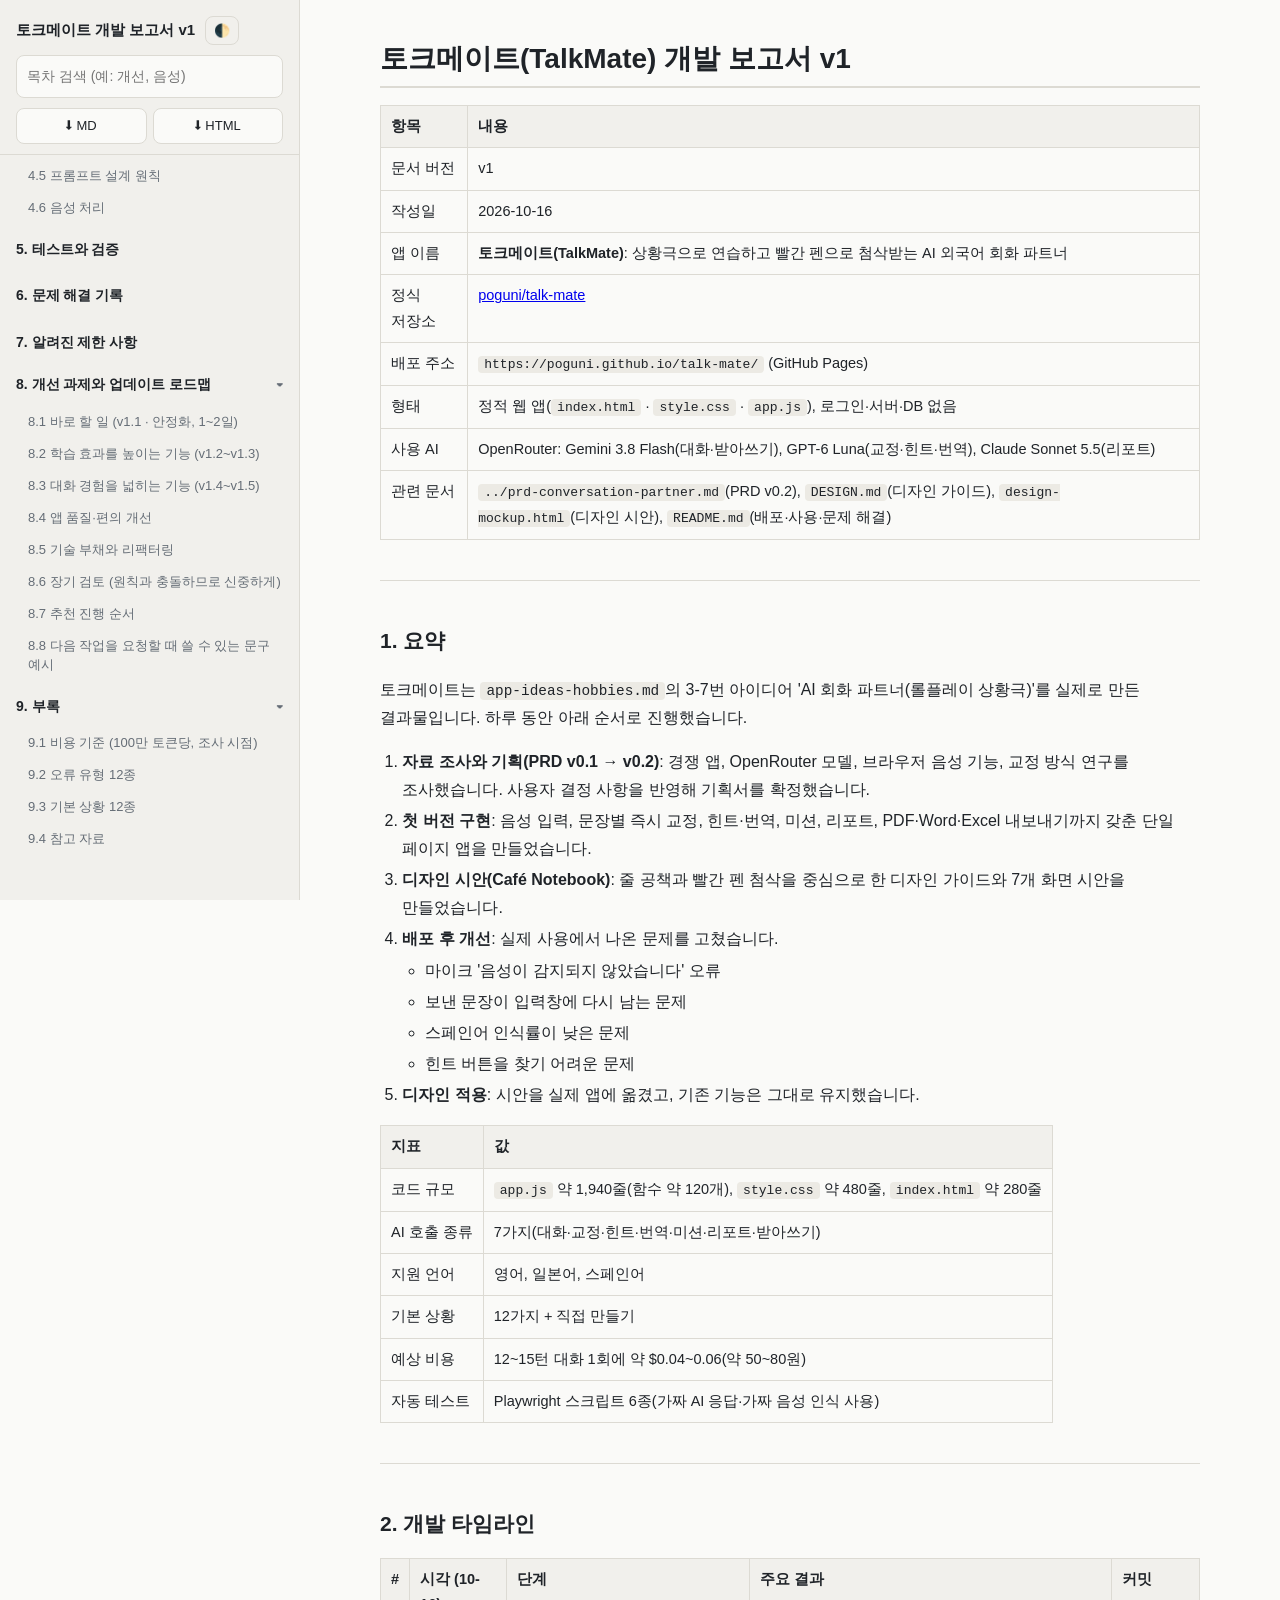
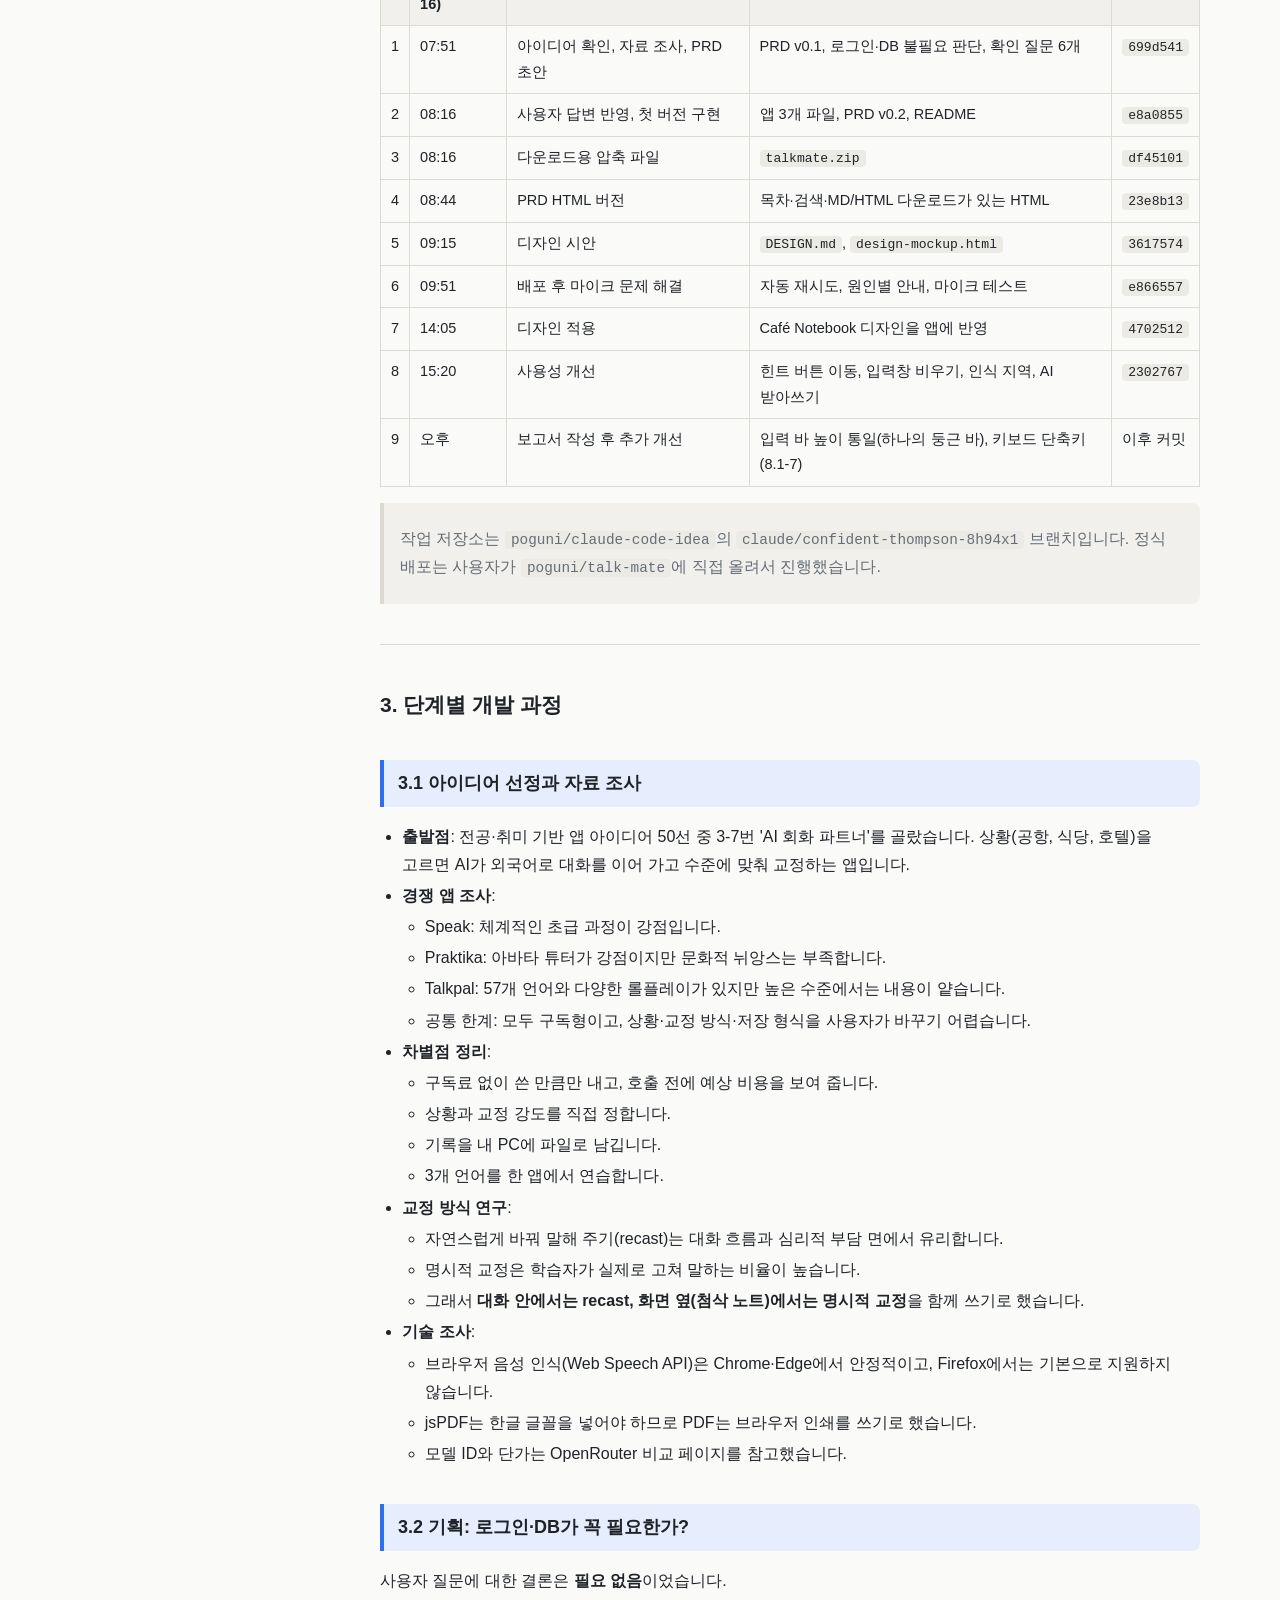
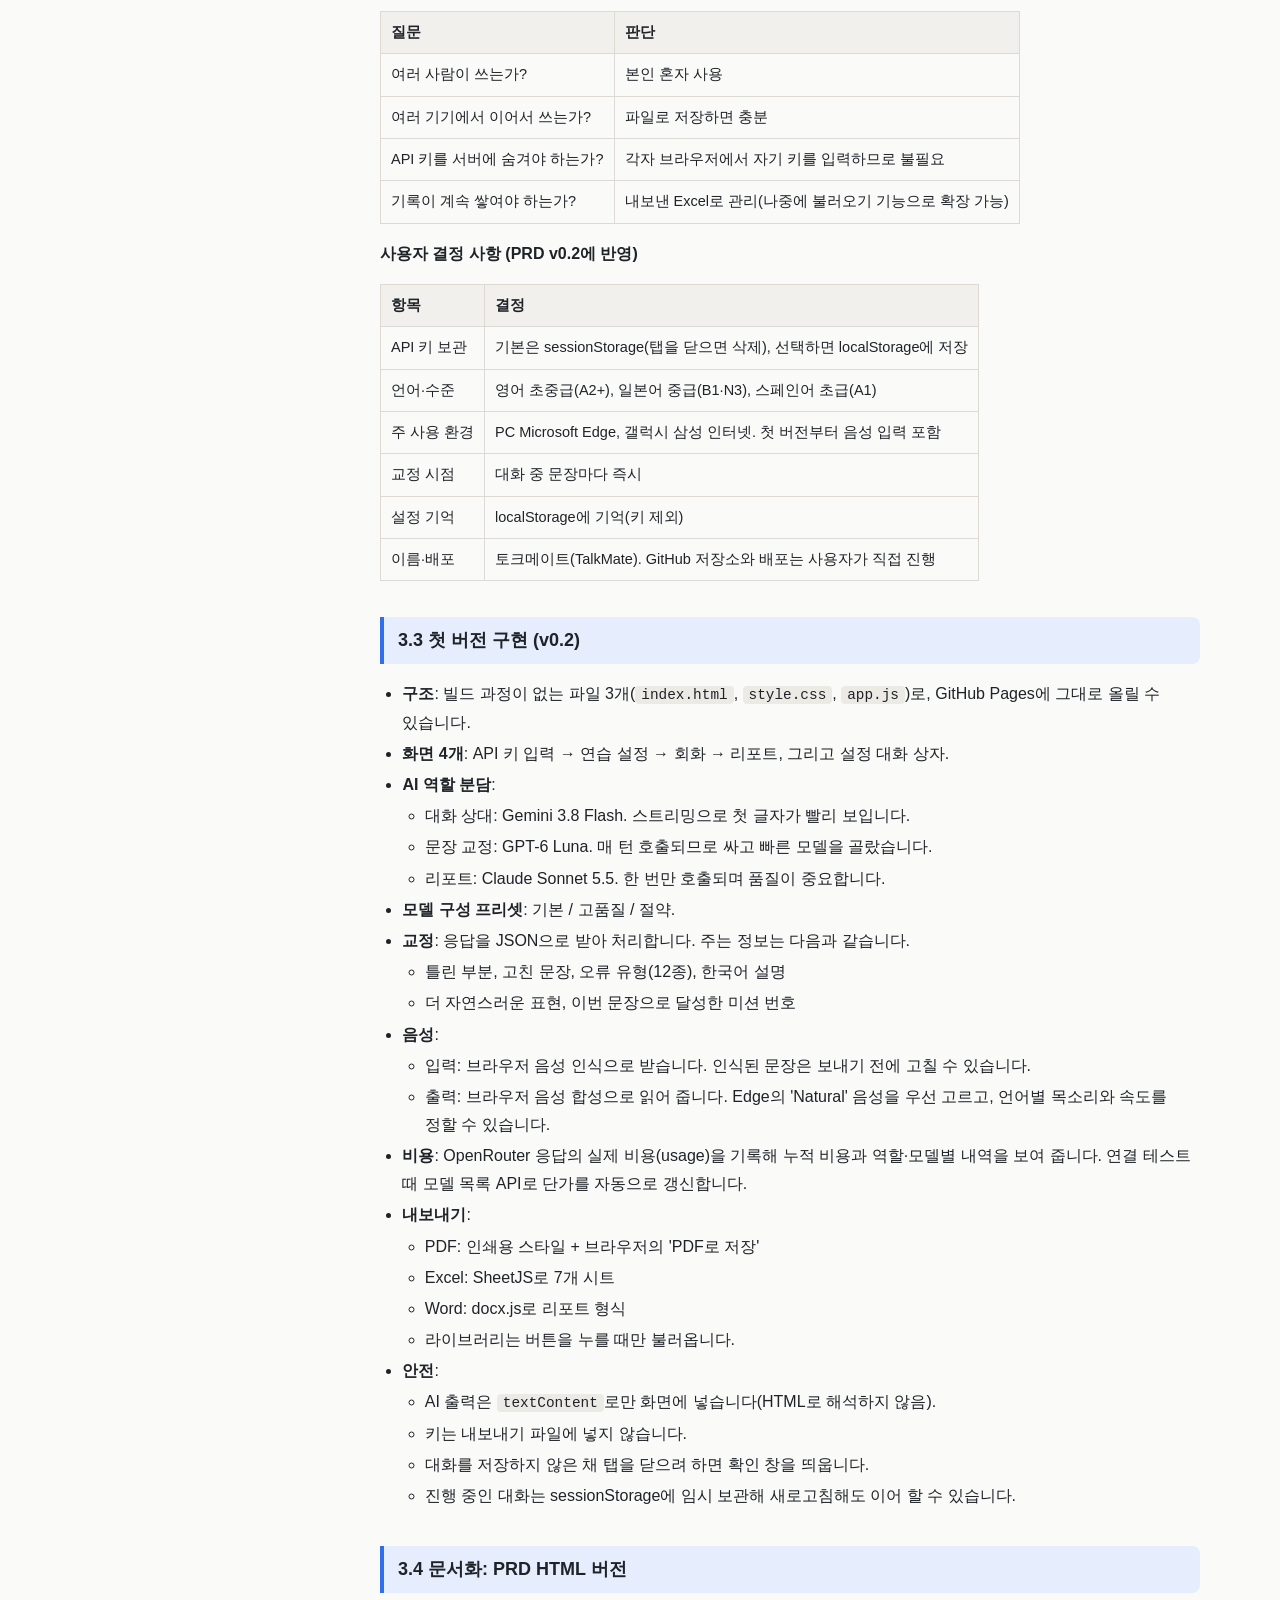
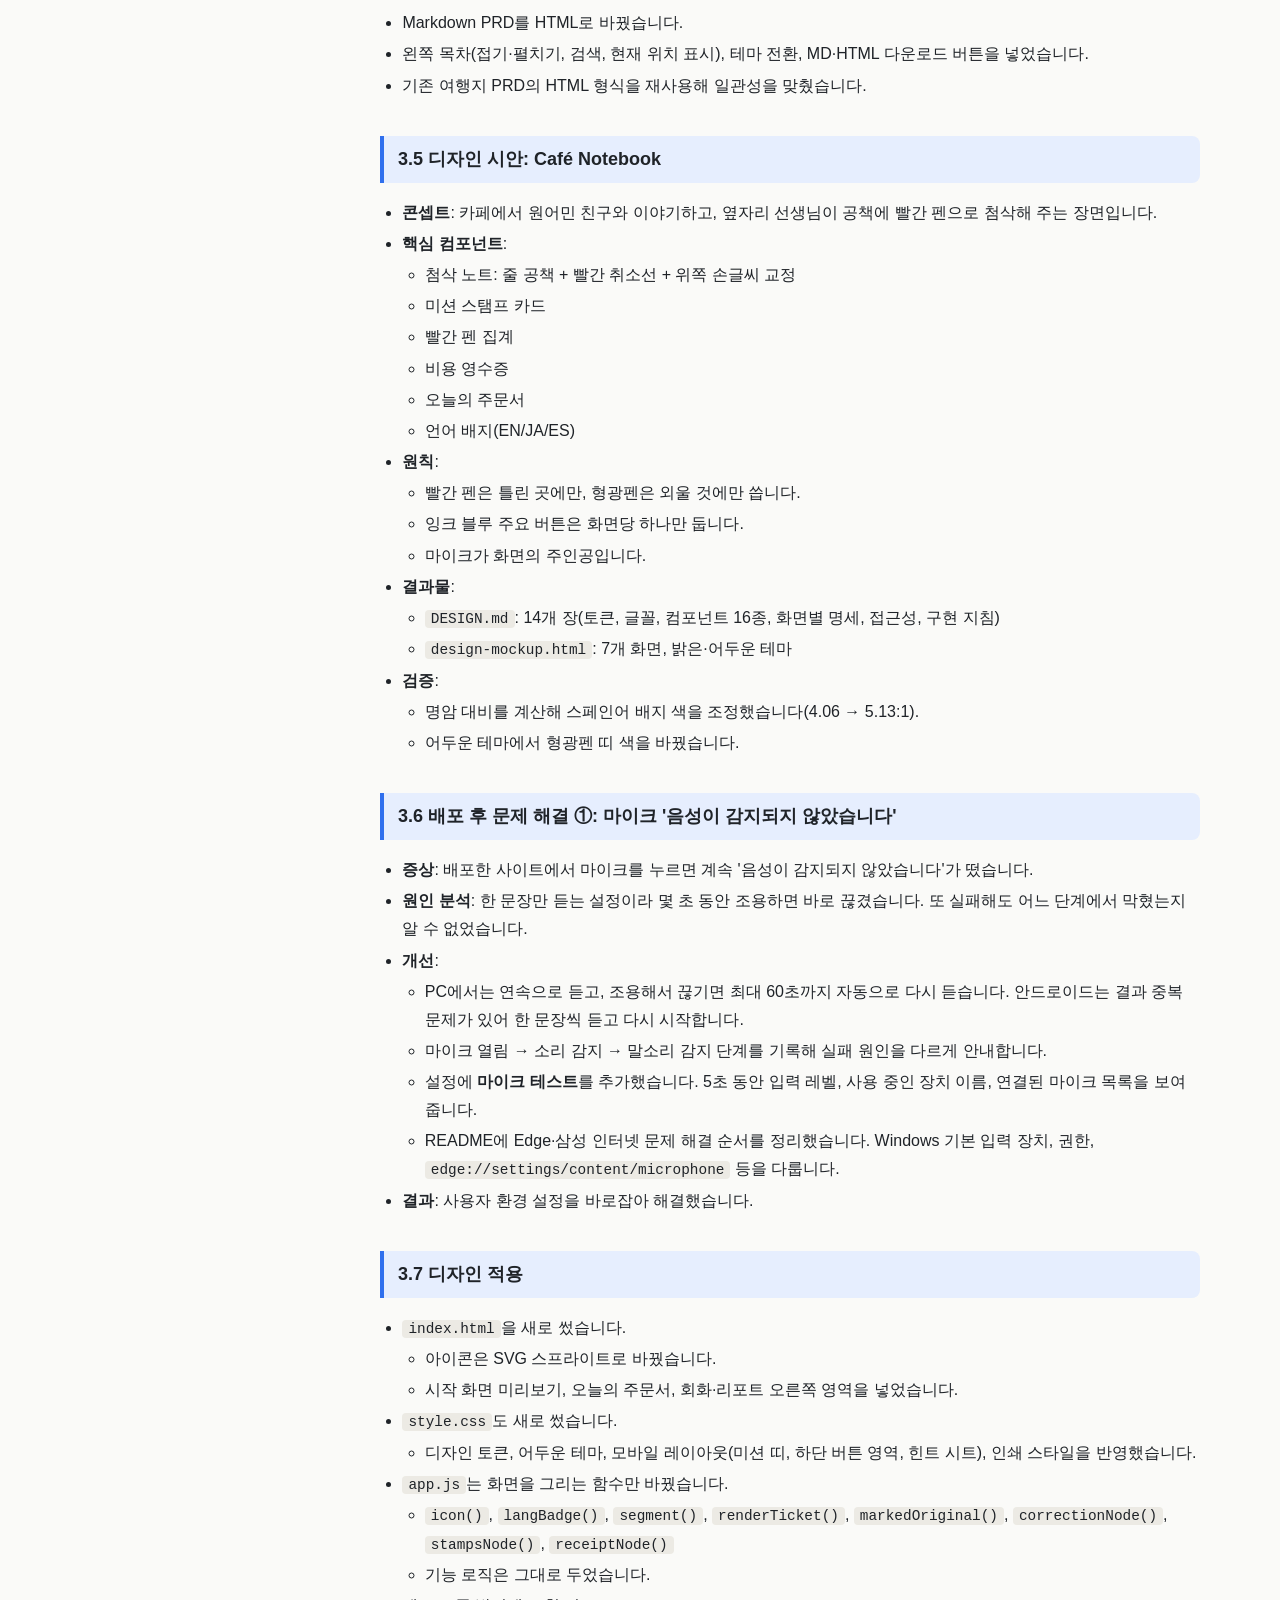
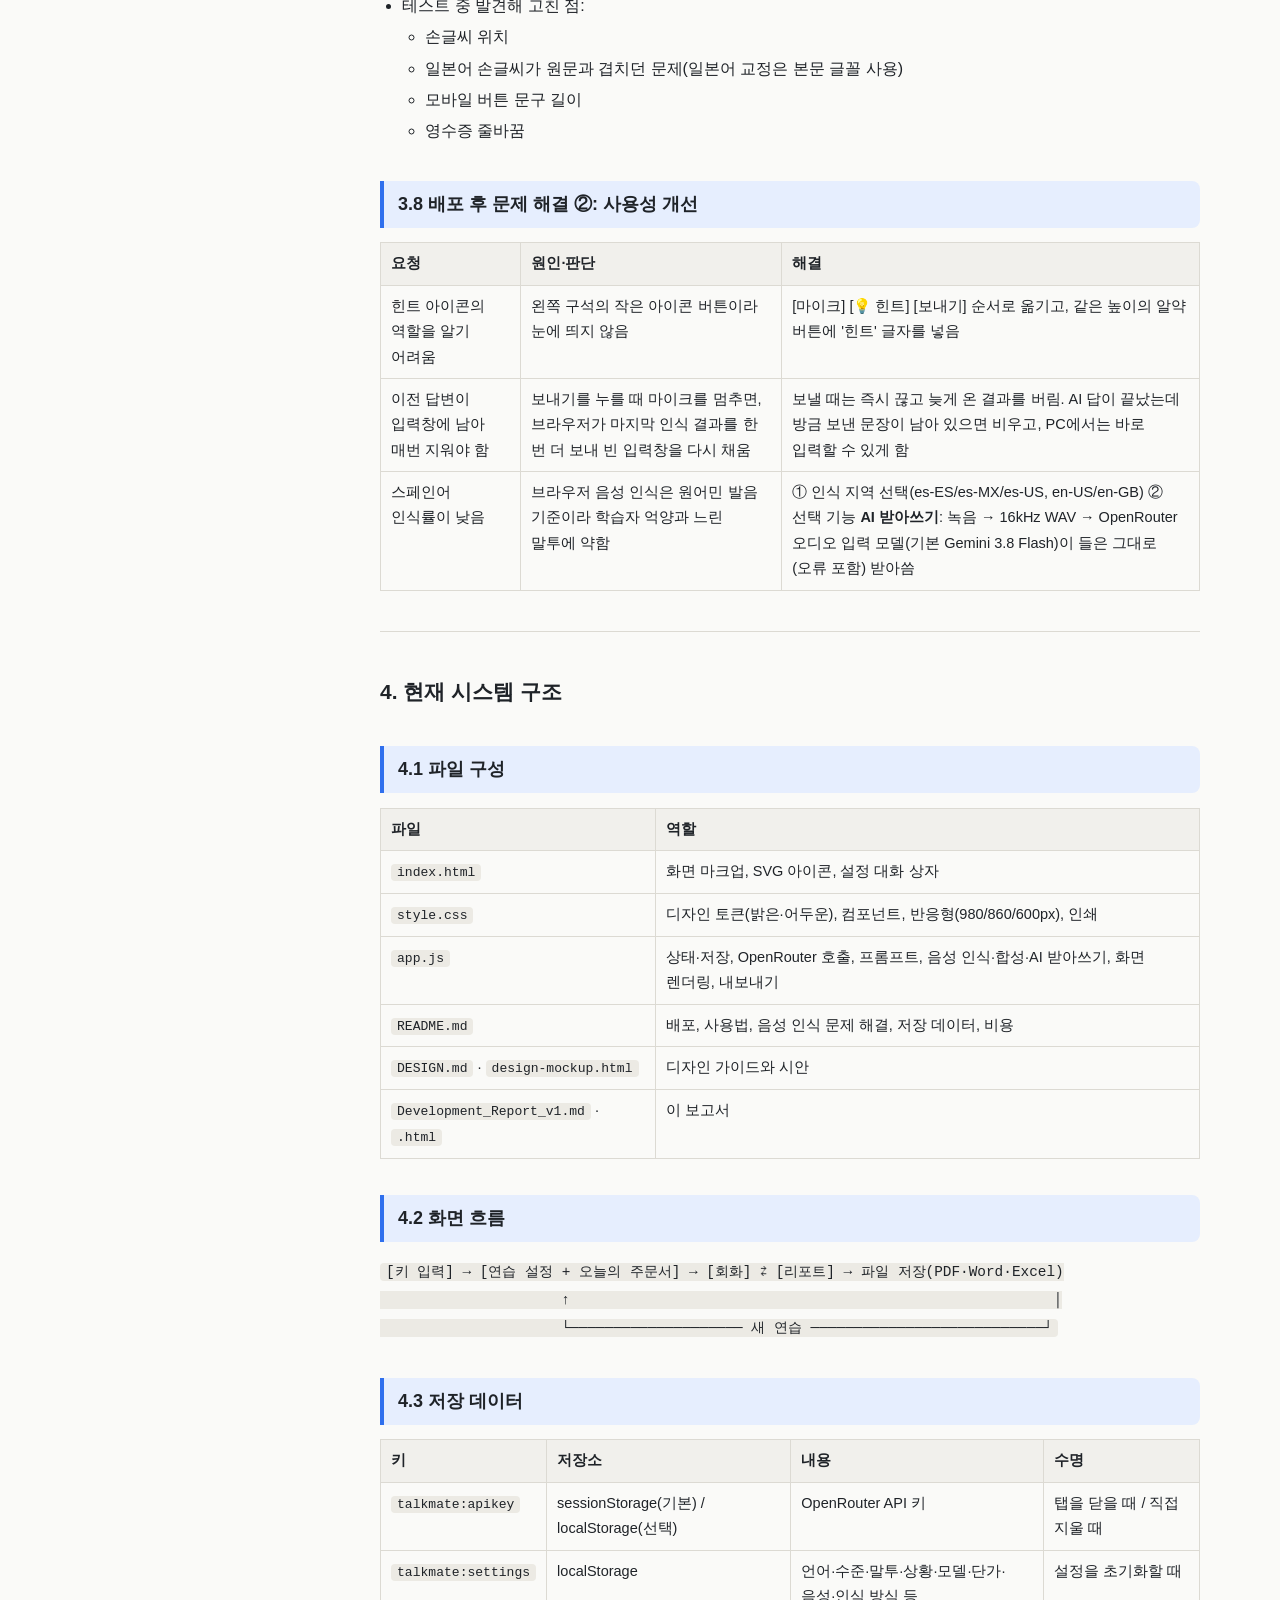
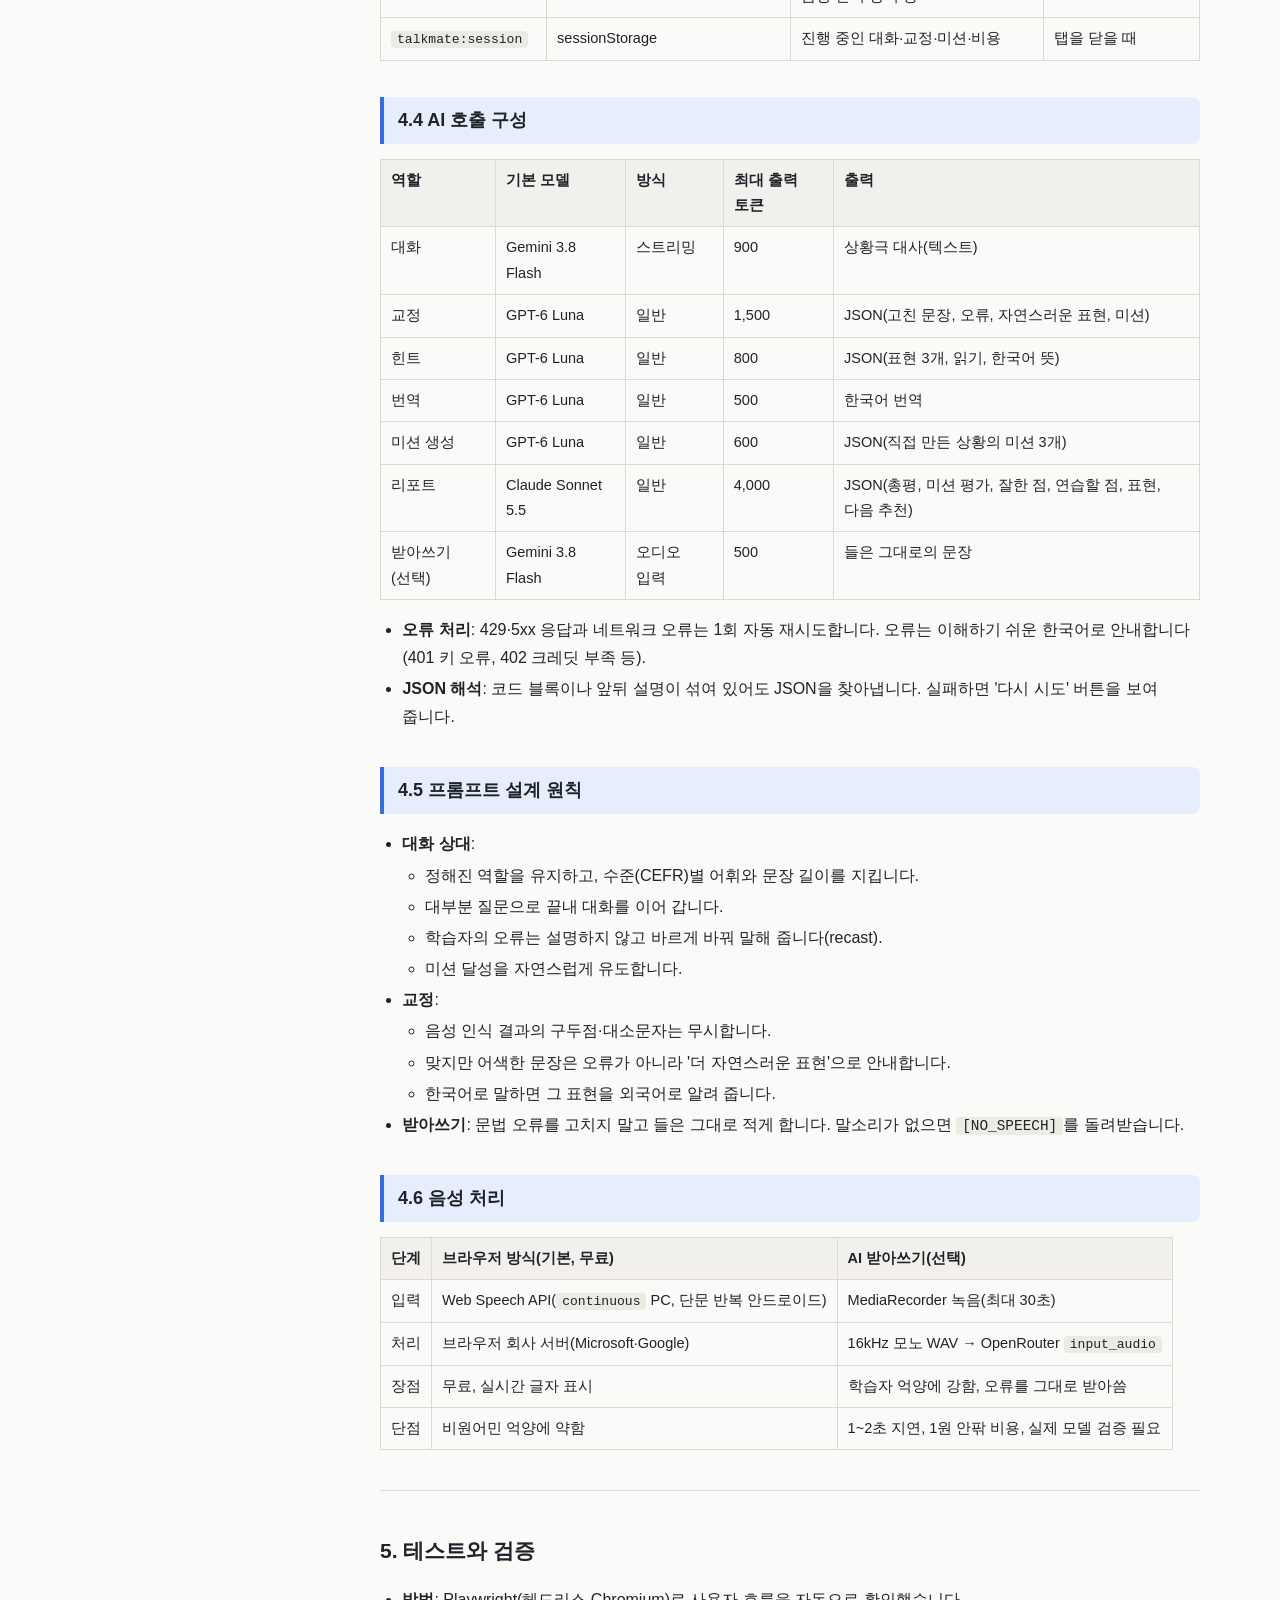
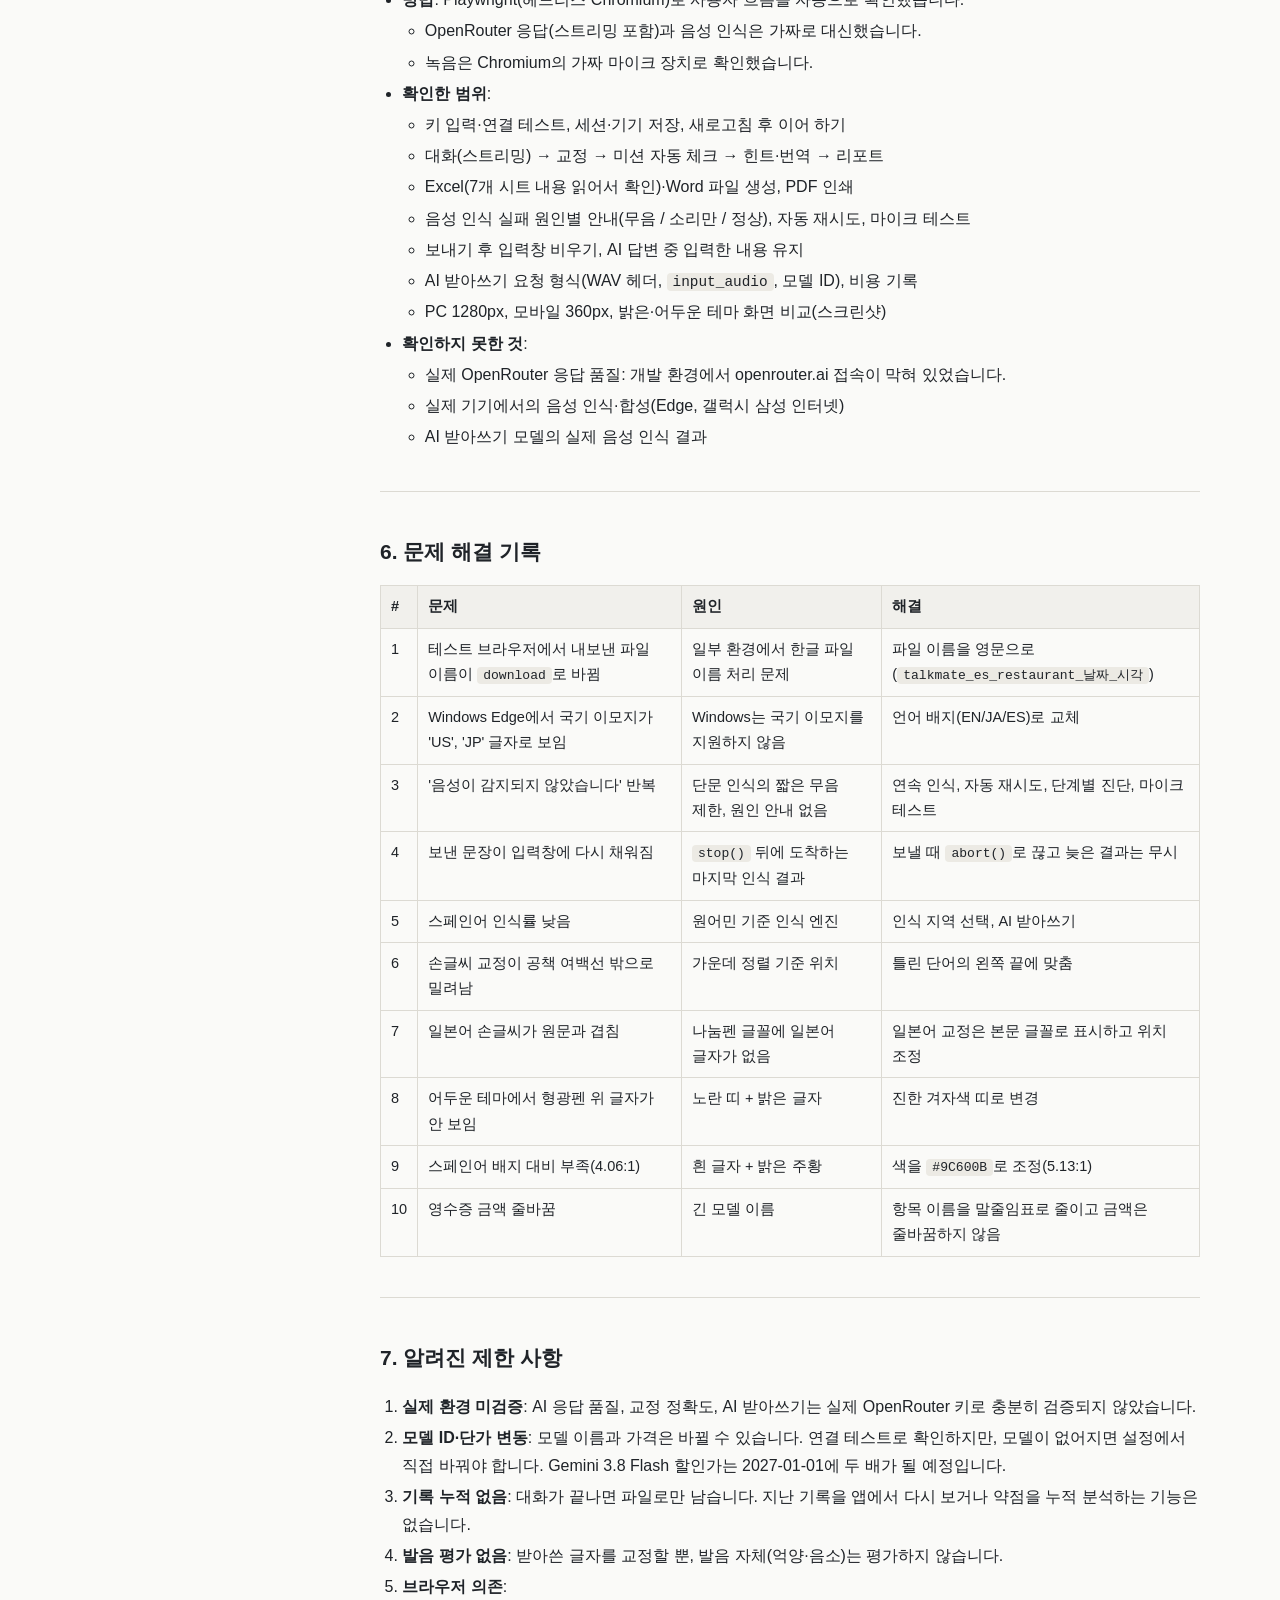
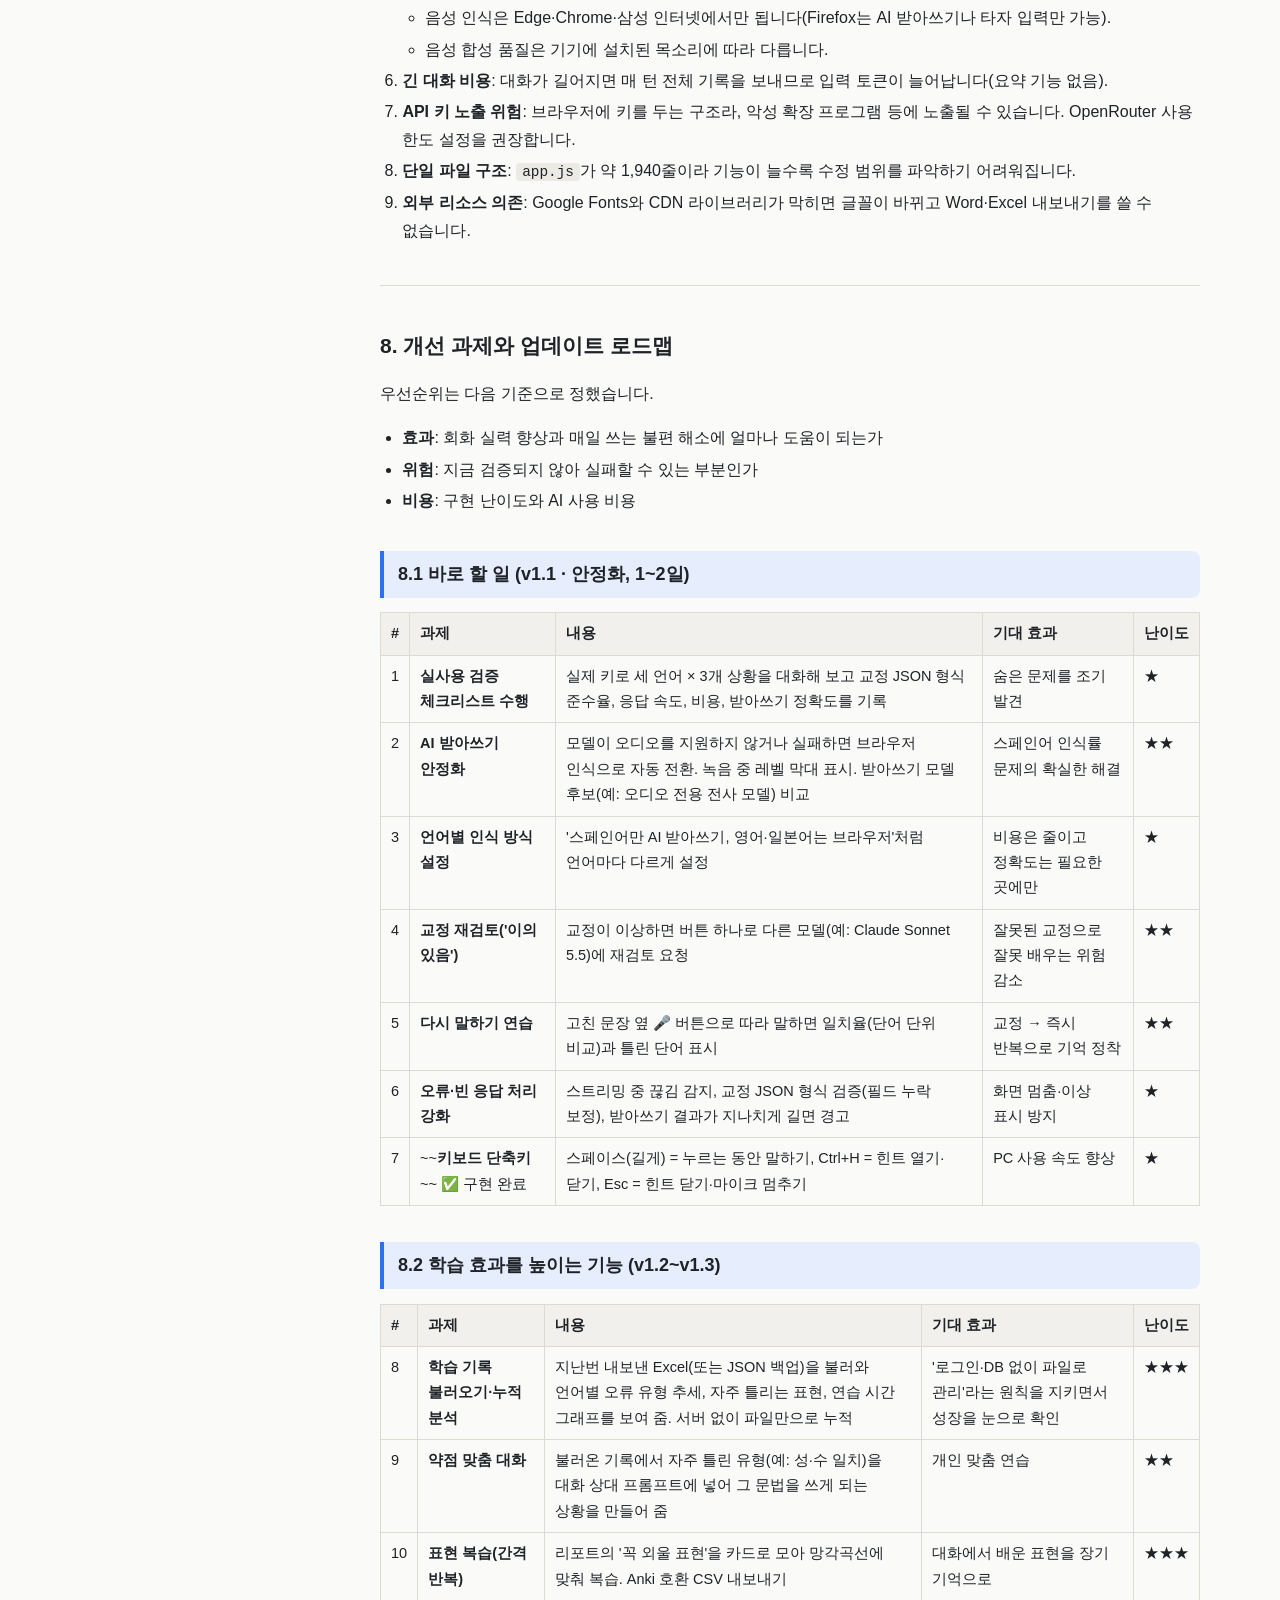
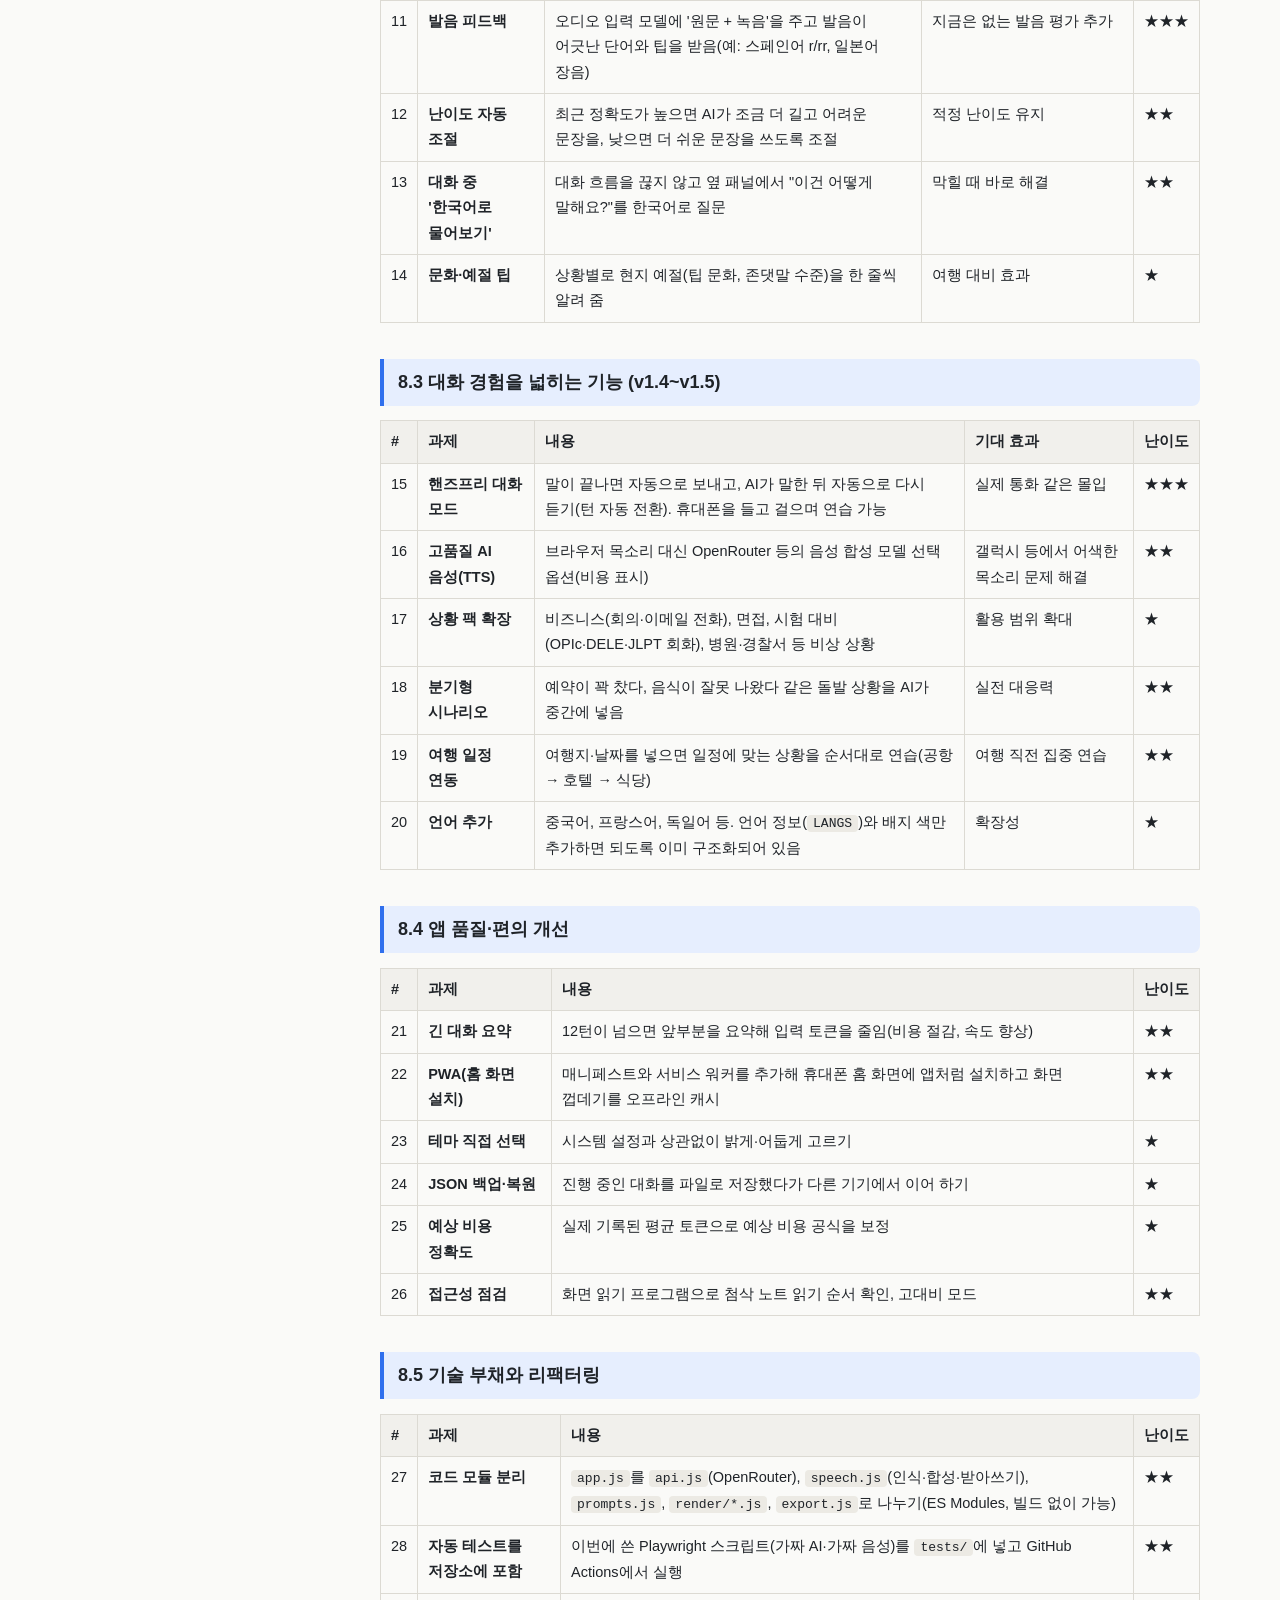
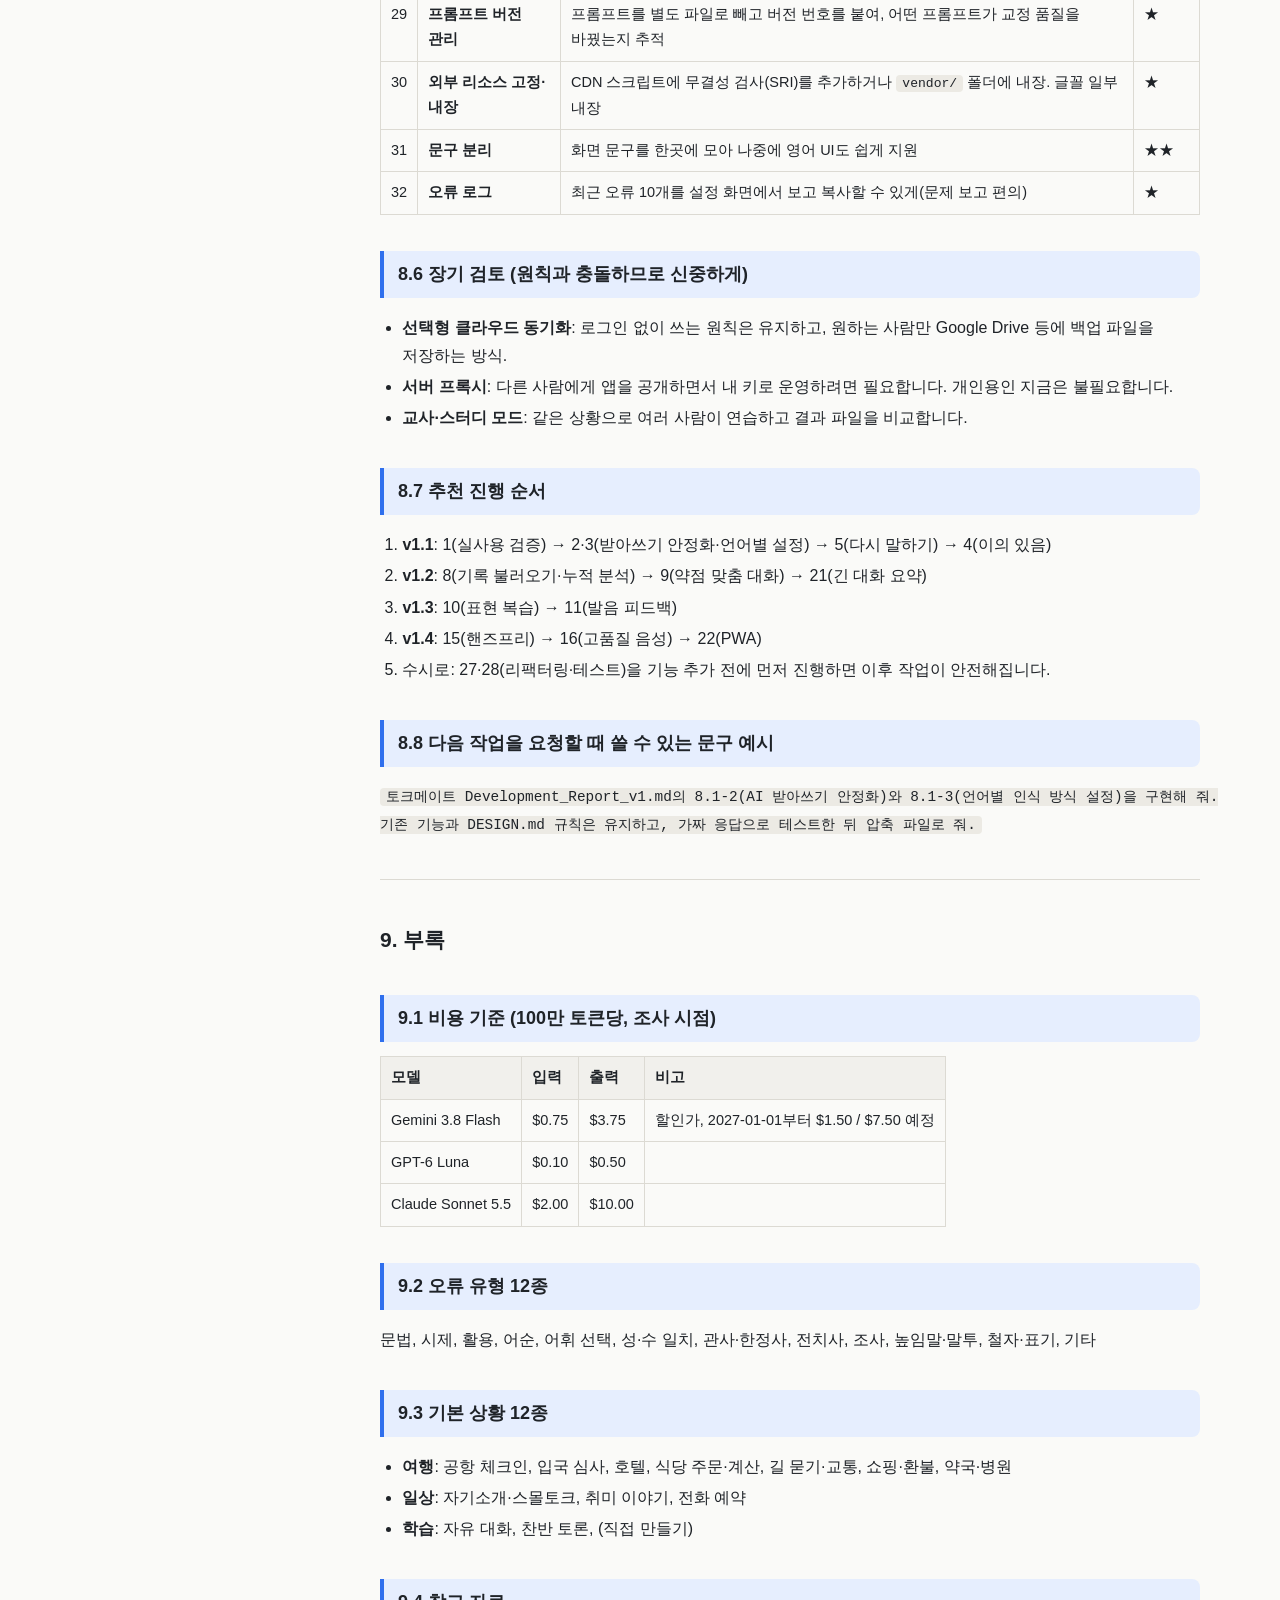
==== commit bf52f6d9: "단축키 기능 추가" ====
--- a/docs/Development_Report_v1.html
+++ b/docs/Development_Report_v1.html
@@ -241,6 +241,13 @@
 <td>힌트 버튼 이동, 입력창 비우기, 인식 지역, AI 받아쓰기</td>
 <td><code>2302767</code></td>
 </tr>
+<tr>
+<td>9</td>
+<td>오후</td>
+<td>보고서 작성 후 추가 개선</td>
+<td>입력 바 높이 통일(하나의 둥근 바), 키보드 단축키(8.1-7)</td>
+<td>이후 커밋</td>
+</tr>
 </tbody>
 </table>
 <blockquote>
@@ -846,8 +853,8 @@
 </tr>
 <tr>
 <td>7</td>
-<td><strong>키보드 단축키</strong></td>
-<td>스페이스(길게) = 마이크, Ctrl+H = 힌트, Esc = 힌트 닫기</td>
+<td>~~<strong>키보드 단축키</strong>~~ ✅ 구현 완료</td>
+<td>스페이스(길게) = 누르는 동안 말하기, Ctrl+H = 힌트 열기·닫기, Esc = 힌트 닫기·마이크 멈추기</td>
 <td>PC 사용 속도 향상</td>
 <td>★</td>
 </tr>
